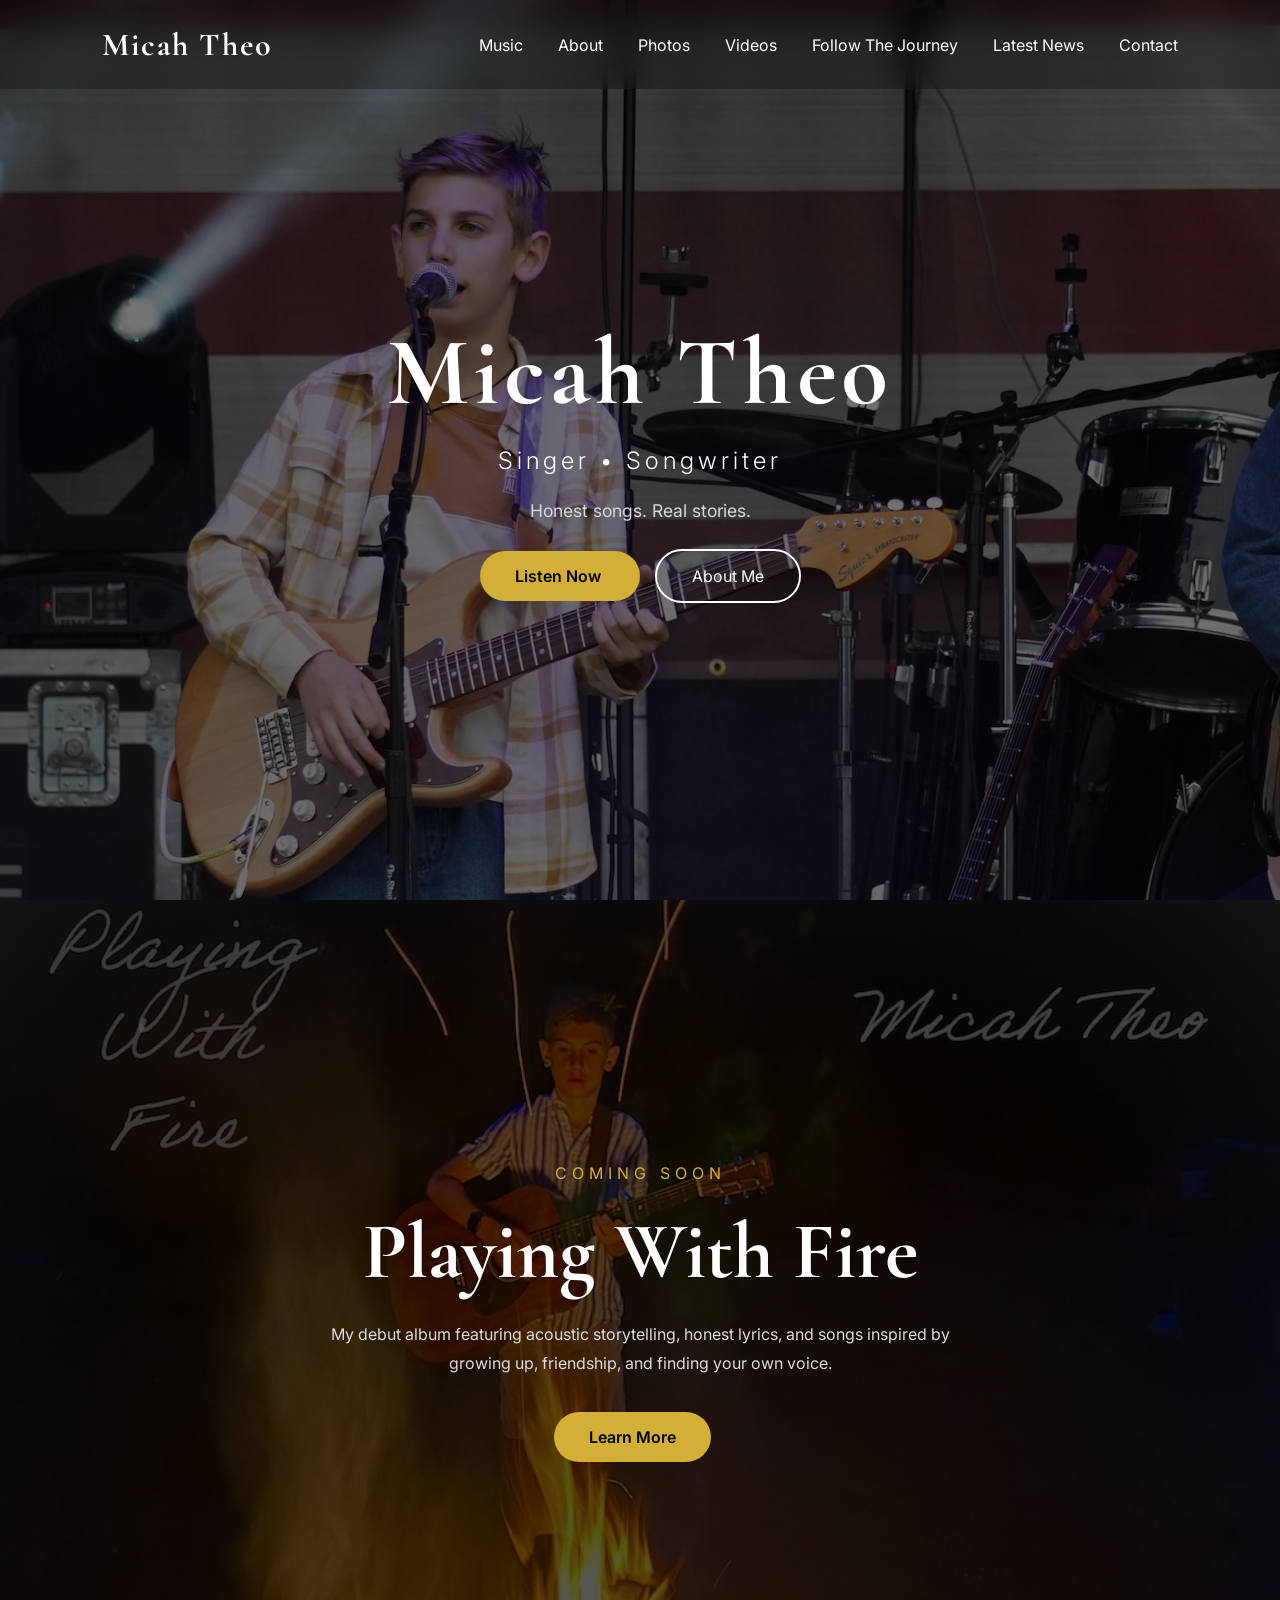
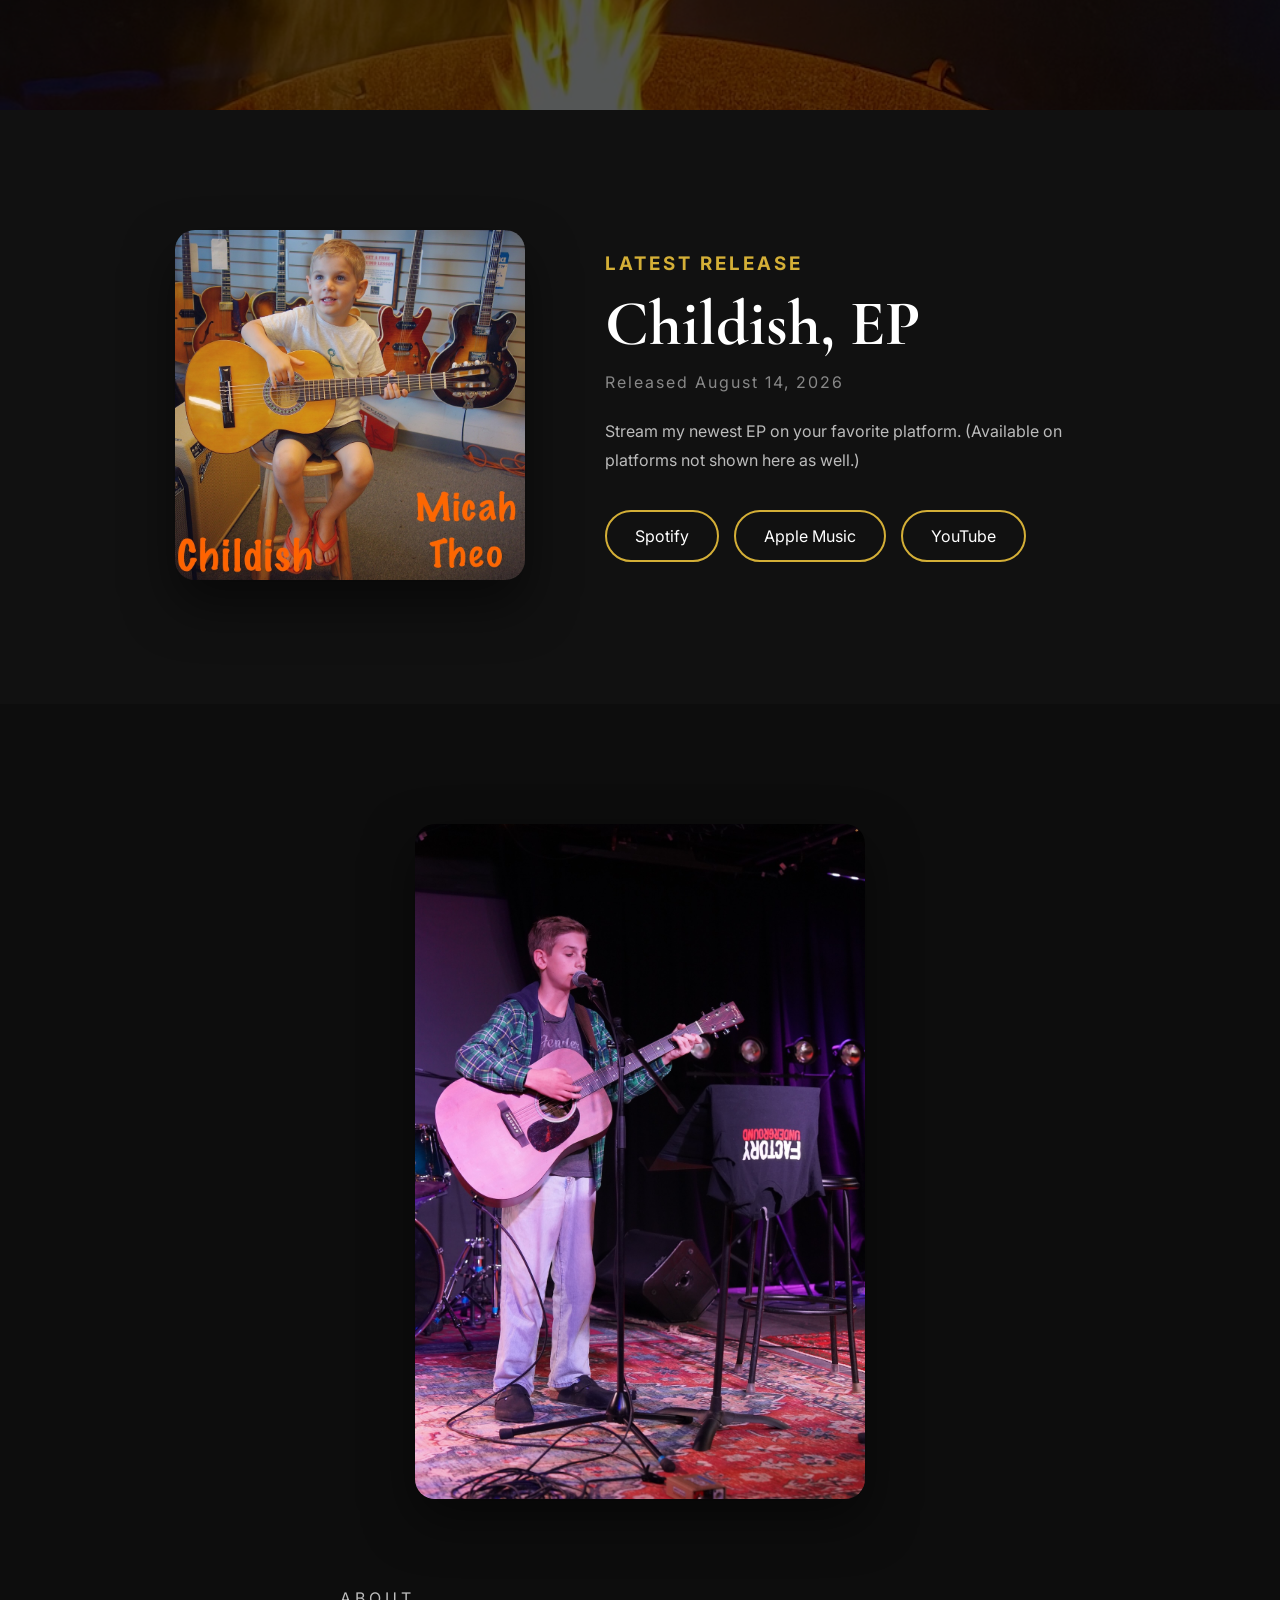
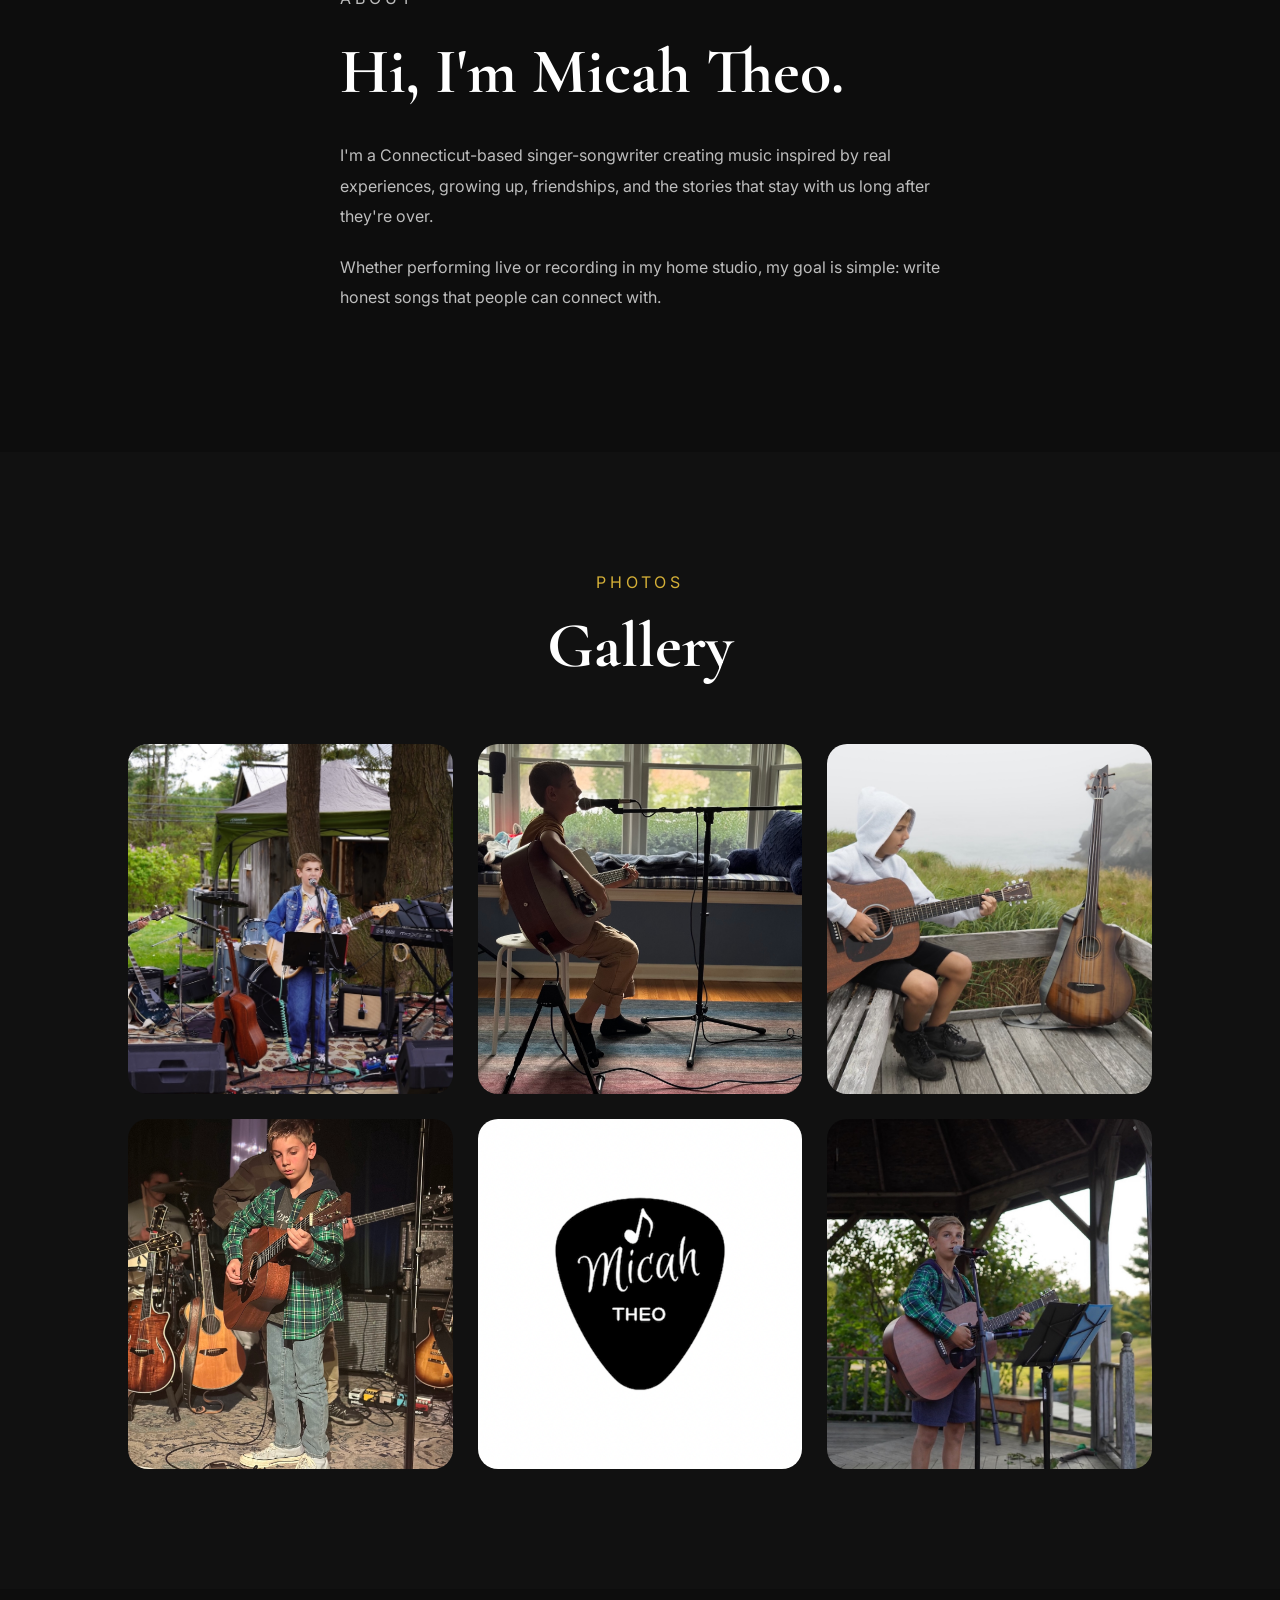
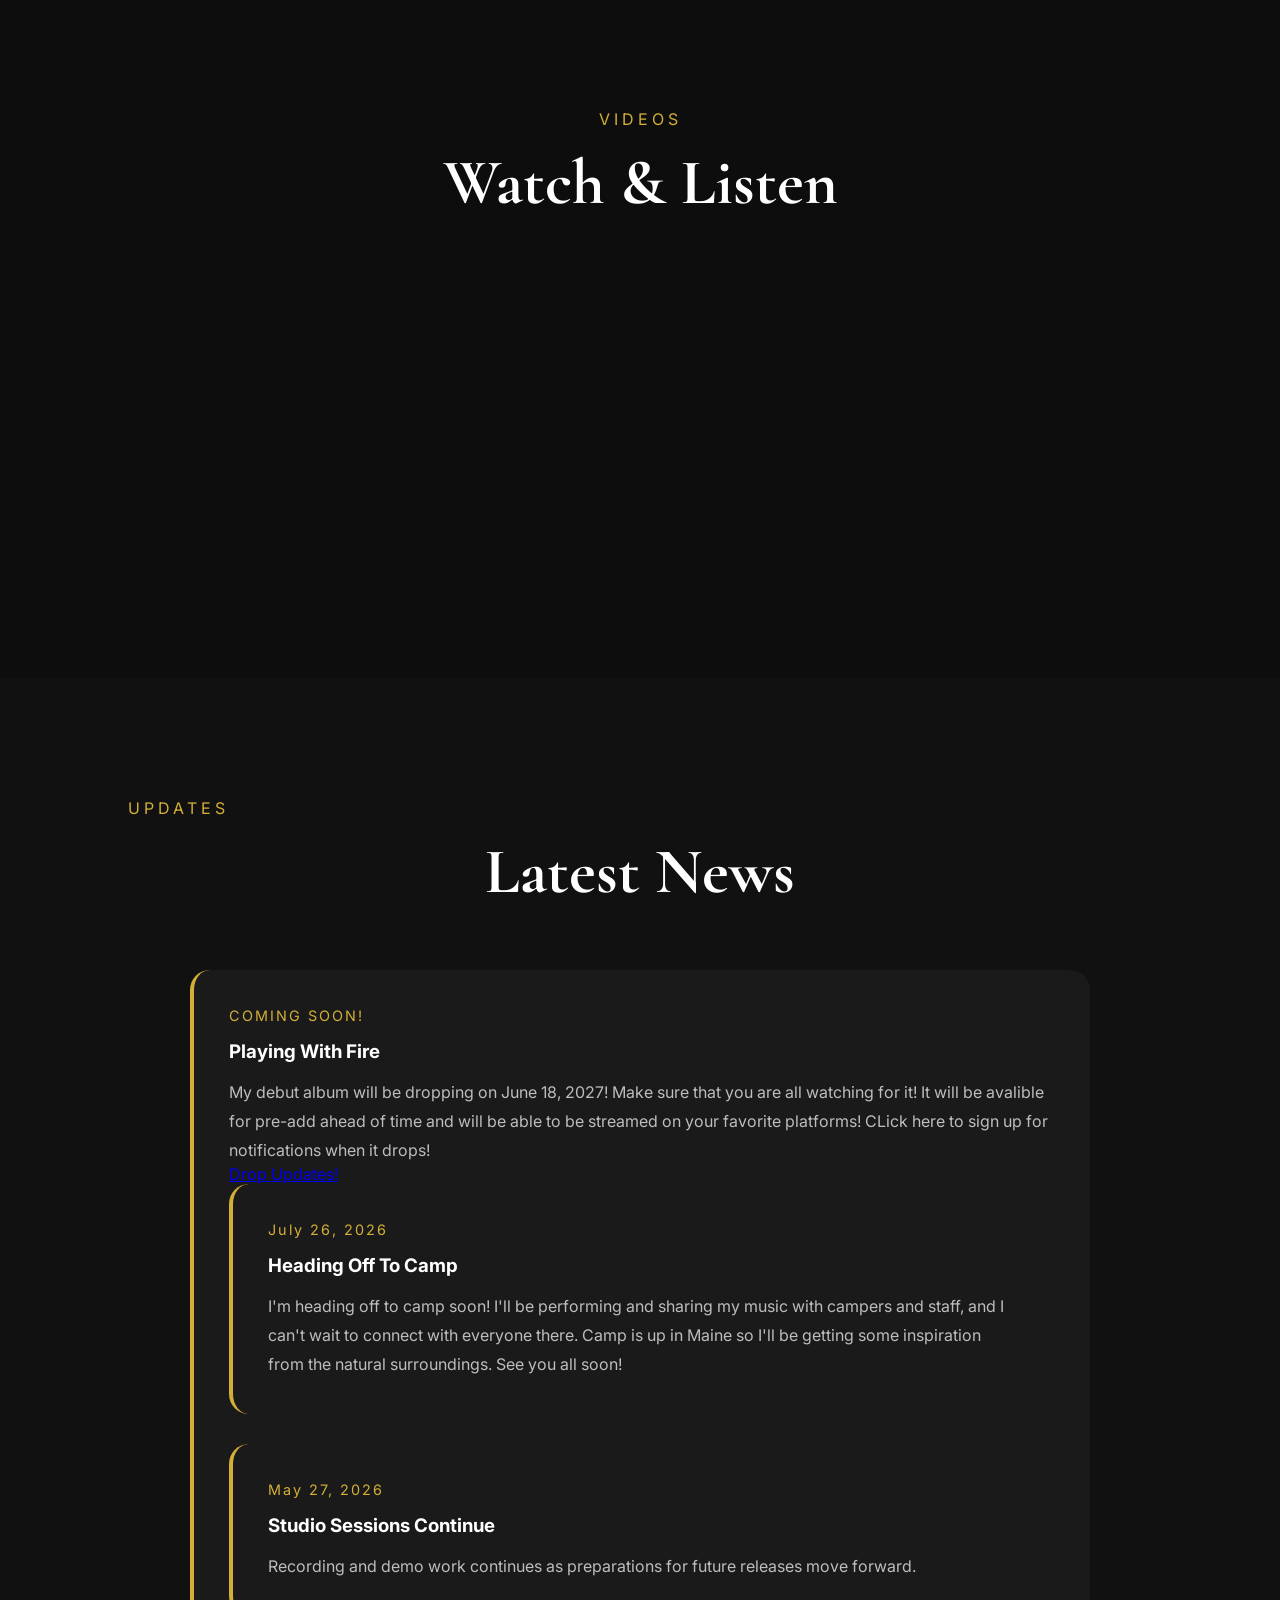
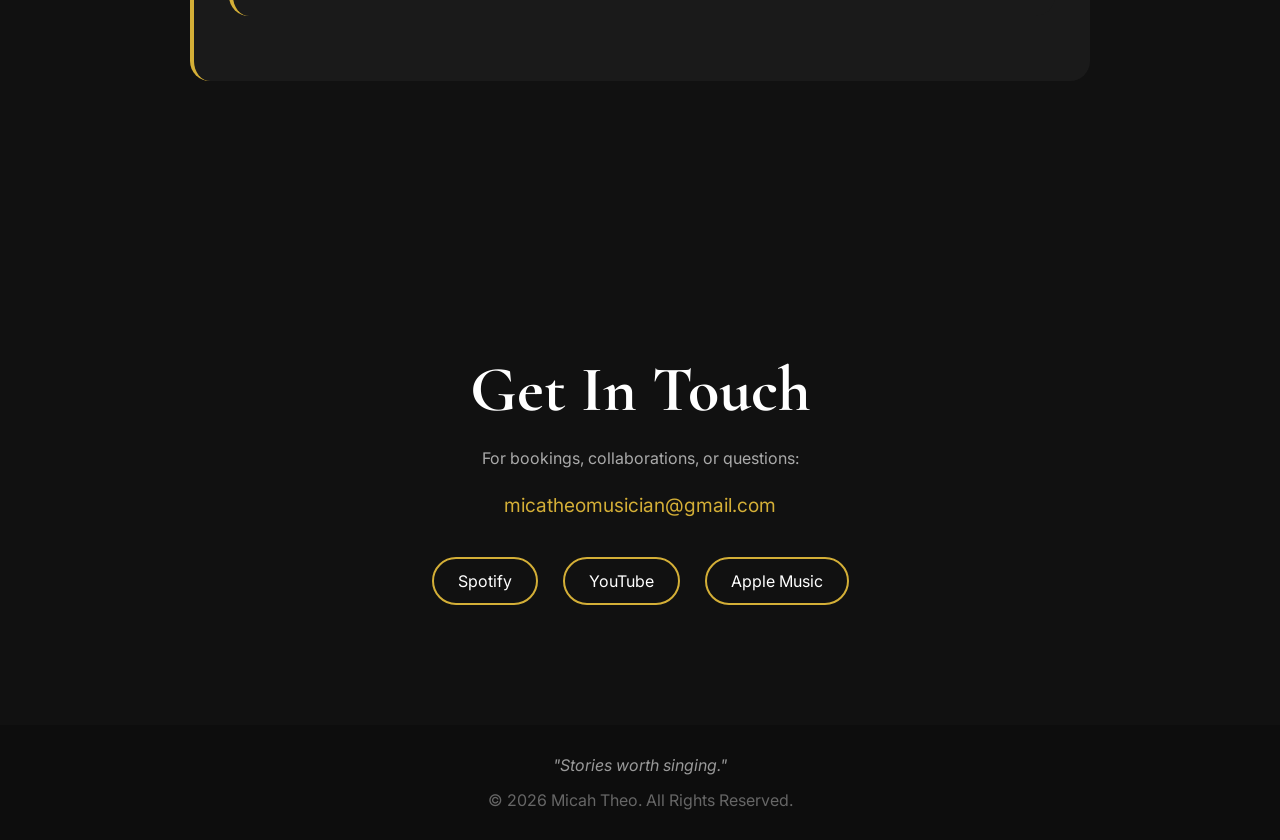
==== index.html @ 88261843 "Correct HTML structure and spelling in index.html Fix paragraph structure and correct spelling error" ====
<!DOCTYPE html>
<html lang="en">
<head>

    <link rel="icon" type="image/png" href="favicon.png">

<meta charset="UTF-8">
<meta name="viewport" content="width=device-width, initial-scale=1.0">

<title>Micah Theo</title>

<link rel="preconnect" href="https://fonts.googleapis.com">
<link rel="preconnect" href="https://fonts.gstatic.com" crossorigin>

<link href="https://fonts.googleapis.com/css2?family=Cormorant+Garamond:wght@400;600;700&family=Inter:wght@300;400;500;600&display=swap" rel="stylesheet">

<link rel="stylesheet" href="css/style.css">

</head>

<body>

<header>

<nav class="navbar">

<div class="logo">
Micah Theo
</div>

<ul>

<li><a href="#music">Music</a></li>

<li><a href="#about">About</a></li>

<li><a href="#photos">Photos</a></li>

<li><a href="#videos">Videos</a></li>

<li><a href="news.html">Follow The Journey</a></li>

<li><a href="#updates">Latest News</a></li>

<li><a href="#contact">Contact</a></li>

</ul>

</nav>

<section class="hero">

<div class="overlay"></div>

<div class="hero-content">

<h1>Micah Theo</h1>

<h2>Singer • Songwriter</h2>

<p>
Honest songs. Real stories.
</p>

<div class="buttons">

<a href="#music" class="btn">
Listen Now
</a>

<a href="#about" class="btn-outline">
About Me
</a>

</div>

</div>

</section>
<section class="featured-album">

    <div class="featured-overlay"></div>

    <div class="featured-content">

        <p class="featured-label">
            COMING SOON
        </p>

        <h2>Playing With Fire</h2>

        <p class="featured-description">
            My debut album featuring acoustic storytelling,
            honest lyrics, and songs inspired by growing up,
            friendship, and finding your own voice.
        </p>

        <a href="#updates" class="btn">
            Learn More
        </a>

    </div>

</section>

<!-- ========================= -->
<!-- Latest Release -->
<!-- ========================= -->

<section class="latest-release" id="music">

    <div class="release-container">

        <div class="album-art">

            <img src="images/childish.jpg" alt="Childish, EP Album Cover">

        </div>

        <div class="release-info">

            <h3>Latest Release</h3>

            <h2>Childish, EP</h2>

<h4>Released August 14, 2026</h4>

            <p>
                Stream my newest EP on your favorite platform.
                (Available on platforms not shown here as well.)
            </p>

            <div class="stream-buttons">

                <a href="#">Spotify</a>

                <a href="#">Apple Music</a>

                <a href="#">YouTube</a>

            </div>

        </div>

    </div>

</section>

<section class="about-section" id="about">

    <div class="about-image">
        <img src="images/about.jpg" alt="Micah Theo">
    </div>

    <div class="about-text">

        <p class="section-label">ABOUT</p>

        <h2>Hi, I'm Micah Theo.</h2>

        <p>
            I'm a Connecticut-based singer-songwriter creating music inspired by
            real experiences, growing up, friendships, and the stories that stay
            with us long after they're over.
        </p>

        <p>
            Whether performing live or recording in my home studio, my goal is
            simple: write honest songs that people can connect with.
        </p>

    </div>

</section>


<script src="js/script.js"></script>

</body>
</header>

<section class="gallery-section" id="photos">

    <p class="section-label">PHOTOS</p>

    <h2>Gallery</h2>

    <div class="gallery-grid">

        <img src="images/photo1.jpg" alt="Micah Theo Live">

        <img src="images/photo2.jpg" alt="Micah Theo Studio">

        <img src="images/photo3.jpg" alt="Micah Theo Guitar">

        <img src="images/photo4.jpg" alt="Micah Theo Performance">

        <img src="images/photo5.jpg" alt="Micah Theo Music">

        <img src="images/photo6.jpg" alt="Micah Theo Artist">

    </div>

</section>

<section class="video-section" id="videos">

    <p class="section-label">VIDEOS</p>

    <h2>Watch & Listen</h2>

    <div class="video-grid">

        <iframe
            src="https://www.youtube.com/embed/VIDEO_ID_1"
            allowfullscreen>
        </iframe>

        <iframe
            src="https://www.youtube.com/embed/VIDEO_ID_2"
            allowfullscreen>
        </iframe>

    </div>

</section>

<section class="updates-section" id="updates">

    <p class="section-label">UPDATES</p>

    <h2>Latest News</h2>

    <div class="update-card">

        <span class="update-date">COMING SOON!</span>

        <h3>Playing With Fire</h3>

        <p>
         My debut album will be dropping on June 18, 2027! Make sure that you are all watching for it! It will be avalible
            for pre-add ahead of time and will be able to be streamed on your favorite platforms!
            CLick here to sign up for notifications when it drops!
        
        <div class="link">

        <a href="index.html">Drop Updates!</a>

    </div>
        
        </p>

    <div class="update-card">

        <span class="update-date">July 26, 2026</span>

        <h3>Heading Off To Camp</h3>

        <p>
             I'm heading off to camp soon! I'll be performing and sharing my music with campers and staff, and I can't wait to connect with everyone there.
           Camp is up in Maine so I'll be getting some inspiration from the natural surroundings. See you all soon!
        </p>

    </div>

    <div class="update-card">

        <span class="update-date">May 27, 2026</span>

        <h3>Studio Sessions Continue</h3>

        <p>
            Recording and demo work continues as preparations for future
            releases move forward.
        </p>

    </div>

</section>

<section class="contact-section" id="contact">

    <h2>Get In Touch</h2>

    <p>
        For bookings, collaborations, or questions:
    </p>

    <a href="mailto:micatheomusician@gmail.com" class="email-link">
        micatheomusician@gmail.com
    </a>

    <div class="social-links">

        <a href="#">Spotify</a>
        <a href="#">YouTube</a>
        <a href="#">Apple Music</a>

    </div>

</section>

<footer>

    <p class="footer-quote">
    "Stories worth singing."
</p>

    <p>
        © 2026 Micah Theo. All Rights Reserved.
    </p>

</footer>

<script src="js/script.js"></script>
</body>
</html>
---- css/style.css ----
/* ---------- RESET ---------- */

*{
    margin:0;
    padding:0;
    box-sizing:border-box;
}

html{
    scroll-behavior:smooth;
}

body{

    background:#0d0d0d;
    color:white;

    font-family:'Inter',sans-serif;

}


/* ---------- NAVBAR ---------- */

.navbar{

    position:fixed;

    top:0;
    left:0;

    width:100%;

    display:flex;

    justify-content:space-between;

    align-items:center;

    padding:25px 8%;

    z-index:999;

    backdrop-filter:blur(15px);

    background:rgba(0,0,0,.25);

}

.logo{

    font-family:'Cormorant Garamond',serif;

    font-size:2rem;

    font-weight:700;

    letter-spacing:2px;

}

.navbar ul{

    display:flex;

    gap:35px;

    list-style:none;

}

.navbar a{

    color:white;

    text-decoration:none;

    transition:.3s;

}

.navbar a:hover{

    color:#D4AF37;

}


/* ---------- HERO ---------- */

.hero{

    position:relative;

    height:100vh;

    background:url("../images/hero.jpg") center 22%/cover;

    display:flex;

    justify-content:center;

    align-items:center;

}

.overlay{

    position:absolute;

    inset:0;

    background:rgba(0,0,0,.55);

}

.hero-content{

    position:relative;

    text-align:center;

    z-index:5;

}

.hero h1{

    font-family:'Cormorant Garamond',serif;

    font-size:6rem;

    letter-spacing:5px;

}

.hero h2{

    margin-top:15px;

    font-weight:300;

    font-size:1.5rem;

    letter-spacing:4px;

}

.hero p{

    margin-top:25px;

    font-size:1.1rem;

    color:#d7d7d7;

}

.buttons{

    margin-top:45px;

}

.btn{

    background:#D4AF37;

    color:black;

    padding:15px 35px;

    border-radius:40px;

    text-decoration:none;

    font-weight:600;

    margin-right:15px;

    transition:.3s;

}

.btn:hover{
    transform:translateY(-4px);
    box-shadow:0 10px 25px rgba(212,175,55,.35);
}


.btn-outline{

    border:2px solid white;

    color:white;

    padding:15px 35px;

    border-radius:40px;

    text-decoration:none;

    transition:.3s;

}

.btn-outline:hover{

    background:white;

    color:black;

}


/* ---------- MOBILE ---------- */

@media(max-width:900px){

.hero h1{

font-size:3.5rem;

}

.navbar{

flex-direction:column;

padding:20px;

}

.navbar ul{

margin-top:15px;

gap:18px;

flex-wrap:wrap;

justify-content:center;

}

}
/* ========================= */
/* Latest Release */
/* ========================= */

.latest-release{

    background:#111;

    padding:120px 10%;

}

.release-container{

    display:flex;

    align-items:center;

    justify-content:center;

    gap:80px;

    flex-wrap:wrap;

}

.album-art img{

    width:350px;

    border-radius:20px;

    box-shadow:0 25px 50px rgba(0,0,0,.5);

    transition:.4s;

}

.album-art img:hover{

    transform:scale(1.03);

}

.release-info{

    max-width:500px;

}

.release-info h3{

    color:#D4AF37;

    text-transform:uppercase;

    letter-spacing:3px;

    margin-bottom:10px;

}

.release-info h2{

    font-size:4rem;

    margin-bottom:20px;

    font-family:'Cormorant Garamond',serif;

}

.release-info p{

    color:#bbb;

    line-height:1.8;

    margin-bottom:35px;

}

.stream-buttons{

    display:flex;

    gap:15px;

    flex-wrap:wrap;

}

.stream-buttons a{

    padding:14px 28px;

    border:2px solid #D4AF37;

    color:white;

    text-decoration:none;

    border-radius:40px;

    transition:.3s;

}

.stream-buttons a:hover{

    background:#D4AF37;

    color:black;

}
.release-info h4{

    margin-top:-10px;

    margin-bottom:25px;

    font-weight:400;

    color:#888;

    letter-spacing:2px;

}
/* ===========================
   Featured Album
=========================== */

.featured-album{

    position:relative;

    min-height:90vh;

    background:url("../images/fire.jpg") center top/cover;

    display:flex;

    justify-content:center;

    align-items:center;

    text-align:center;

}

.featured-overlay{

    position:absolute;

    inset:0;

    background:rgba(0,0,0,.65);

}

.featured-content{

    position:relative;

    z-index:5;

    max-width:700px;

    padding:40px;

}

.featured-label{

    color:#D4AF37;

    letter-spacing:5px;

    margin-bottom:20px;

}

.featured-content h2{

    font-family:'Cormorant Garamond',serif;

    font-size:5rem;

    margin-bottom:20px;

}

.featured-description{

    color:#ddd;

    line-height:1.8;

    margin-bottom:50px;

}

#countdown{

    display:flex;

    justify-content:center;

    gap:50px;

    margin-bottom:50px;

}

#countdown span{

    font-size:3rem;

    font-weight:bold;

    display:block;

}

#countdown small{

    color:#aaa;

}
/* ===========================
   About Section
=========================== */

.about-section{

    padding:120px 10%;

    display:flex;

    align-items:center;

    justify-content:center;

    gap:80px;

    flex-wrap:wrap;

    background:#0d0d0d;

}

.about-image img{

    width:450px;

    border-radius:20px;

    box-shadow:0 20px 50px rgba(0,0,0,.5);

}

.about-text{

    max-width:600px;

}

.section-label{

    color:#D4AF37;

    letter-spacing:4px;

    margin-bottom:15px;

}

.about-text h2{

    font-family:'Cormorant Garamond',serif;

    font-size:4rem;

    margin-bottom:30px;

}

.about-text p{

    color:#bdbdbd;

    line-height:1.9;

    margin-bottom:20px;

}
/* ===========================
   Contact Section
=========================== */

.contact-section{

    text-align:center;

    padding:120px 10%;

    background:#111;

}

.contact-section h2{

    font-family:'Cormorant Garamond',serif;

    font-size:4rem;

    margin-bottom:20px;

}

.contact-section p{

    color:#aaa;

    margin-bottom:25px;

}

.email-link{

    color:#D4AF37;

    text-decoration:none;

    font-size:1.2rem;

}

.social-links{

    margin-top:40px;

    display:flex;

    justify-content:center;

    gap:25px;

    flex-wrap:wrap;

}

.social-links a{

    color:white;

    text-decoration:none;

    border:2px solid #D4AF37;

    padding:12px 24px;

    border-radius:30px;

    transition:.3s;

}

.social-links a:hover{

    background:#D4AF37;

    color:black;

}

footer{

    text-align:center;

    padding:30px;

    background:#0d0d0d;

    color:#666;

}
.fade-in{
    opacity:0;
    transform:translateY(50px);
    transition:all 1s ease;
}

.fade-in.show{
    opacity:1;
    transform:translateY(0);
}
/* ===========================
   Gallery
=========================== */

.gallery-section{

    padding:120px 10%;

    text-align:center;

    background:#111;

}

.gallery-section h2{

    font-family:'Cormorant Garamond',serif;

    font-size:4rem;

    margin-bottom:60px;

}

.gallery-grid{

    display:grid;

    grid-template-columns:repeat(auto-fit,minmax(280px,1fr));

    gap:25px;

}

.gallery-grid img{

    width:100%;

    height:350px;

    object-fit:cover;

    border-radius:20px;

    transition:.4s;

}

.gallery-grid img:hover{

    transform:scale(1.03);

}
/* ===========================
   Videos
=========================== */

.video-section{

    padding:120px 10%;

    text-align:center;

    background:#0d0d0d;

}

.video-section h2{

    font-family:'Cormorant Garamond',serif;

    font-size:4rem;

    margin-bottom:60px;

}

.video-grid{

    display:grid;

    grid-template-columns:repeat(auto-fit,minmax(450px,1fr));

    gap:40px;

}

.video-grid iframe{

    width:100%;

    aspect-ratio:16/9;

    border:none;

    border-radius:20px;

}
.navbar a.active{
    color:#D4AF37;
}
.stream-buttons a:hover,
.social-links a:hover{
    transform:translateY(-3px);
}
.footer-quote{
    color:#999;
    font-style:italic;
    margin-bottom:15px;
}
/* ===========================
   Updates
=========================== */

.updates-section{

    padding:120px 10%;
    background:#111;

}

.updates-section h2{

    text-align:center;
    font-family:'Cormorant Garamond',serif;
    font-size:4rem;
    margin-bottom:60px;

}

.update-card{

    max-width:900px;
    margin:0 auto 30px auto;
    padding:35px;
    background:#1a1a1a;
    border-radius:20px;
    border-left:4px solid #D4AF37;

}

.update-date{

    color:#D4AF37;
    letter-spacing:2px;
    font-size:.9rem;

}

.update-card h3{

    margin:15px 0;

}

.update-card p{

    color:#bdbdbd;
    line-height:1.8;

}
/* ===========================
   News Page
=========================== */

.news-page{

    min-height:100vh;

    padding:140px 10% 100px;

    text-align:center;

    background:#0d0d0d;

}

.news-page h1{

    font-family:'Cormorant Garamond', serif;

    font-size:5rem;

    margin-bottom:20px;

}

.news-description{

    max-width:700px;

    margin:0 auto 60px auto;

    color:#bdbdbd;

    line-height:1.8;

}
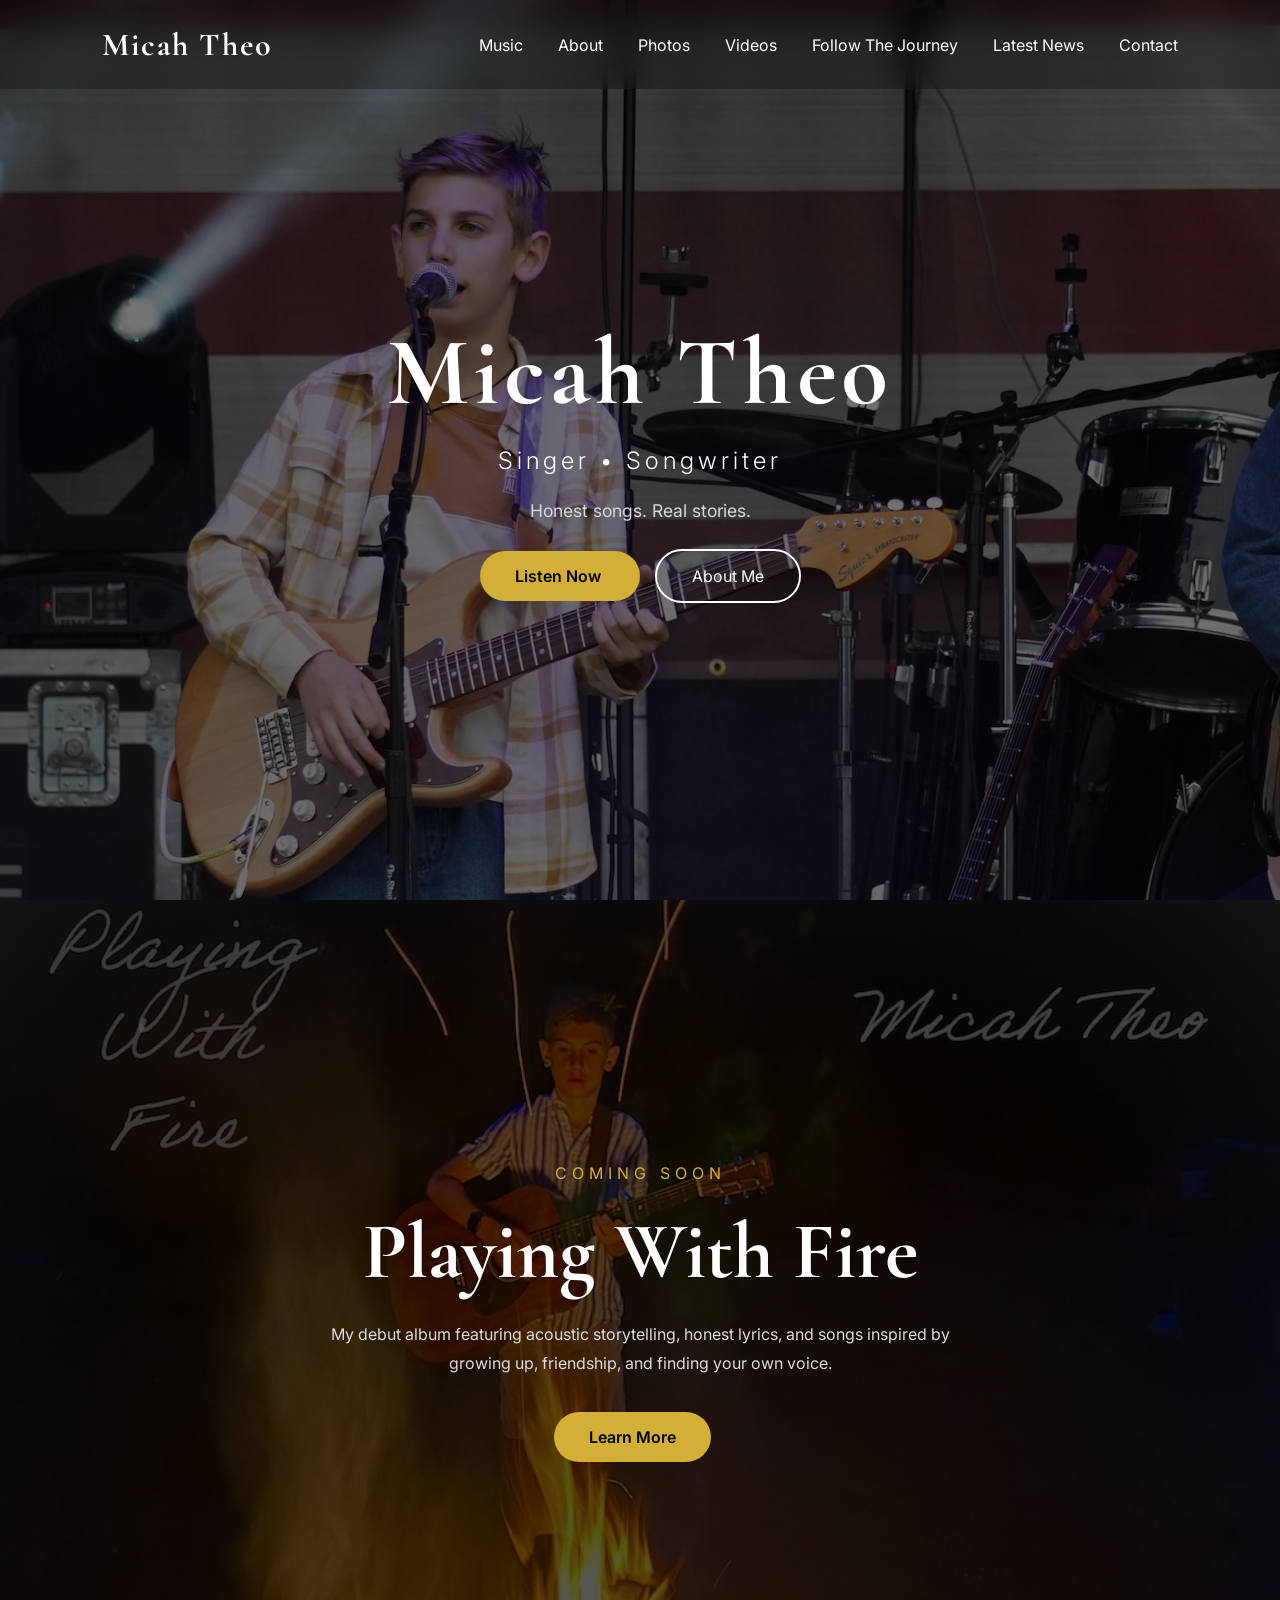
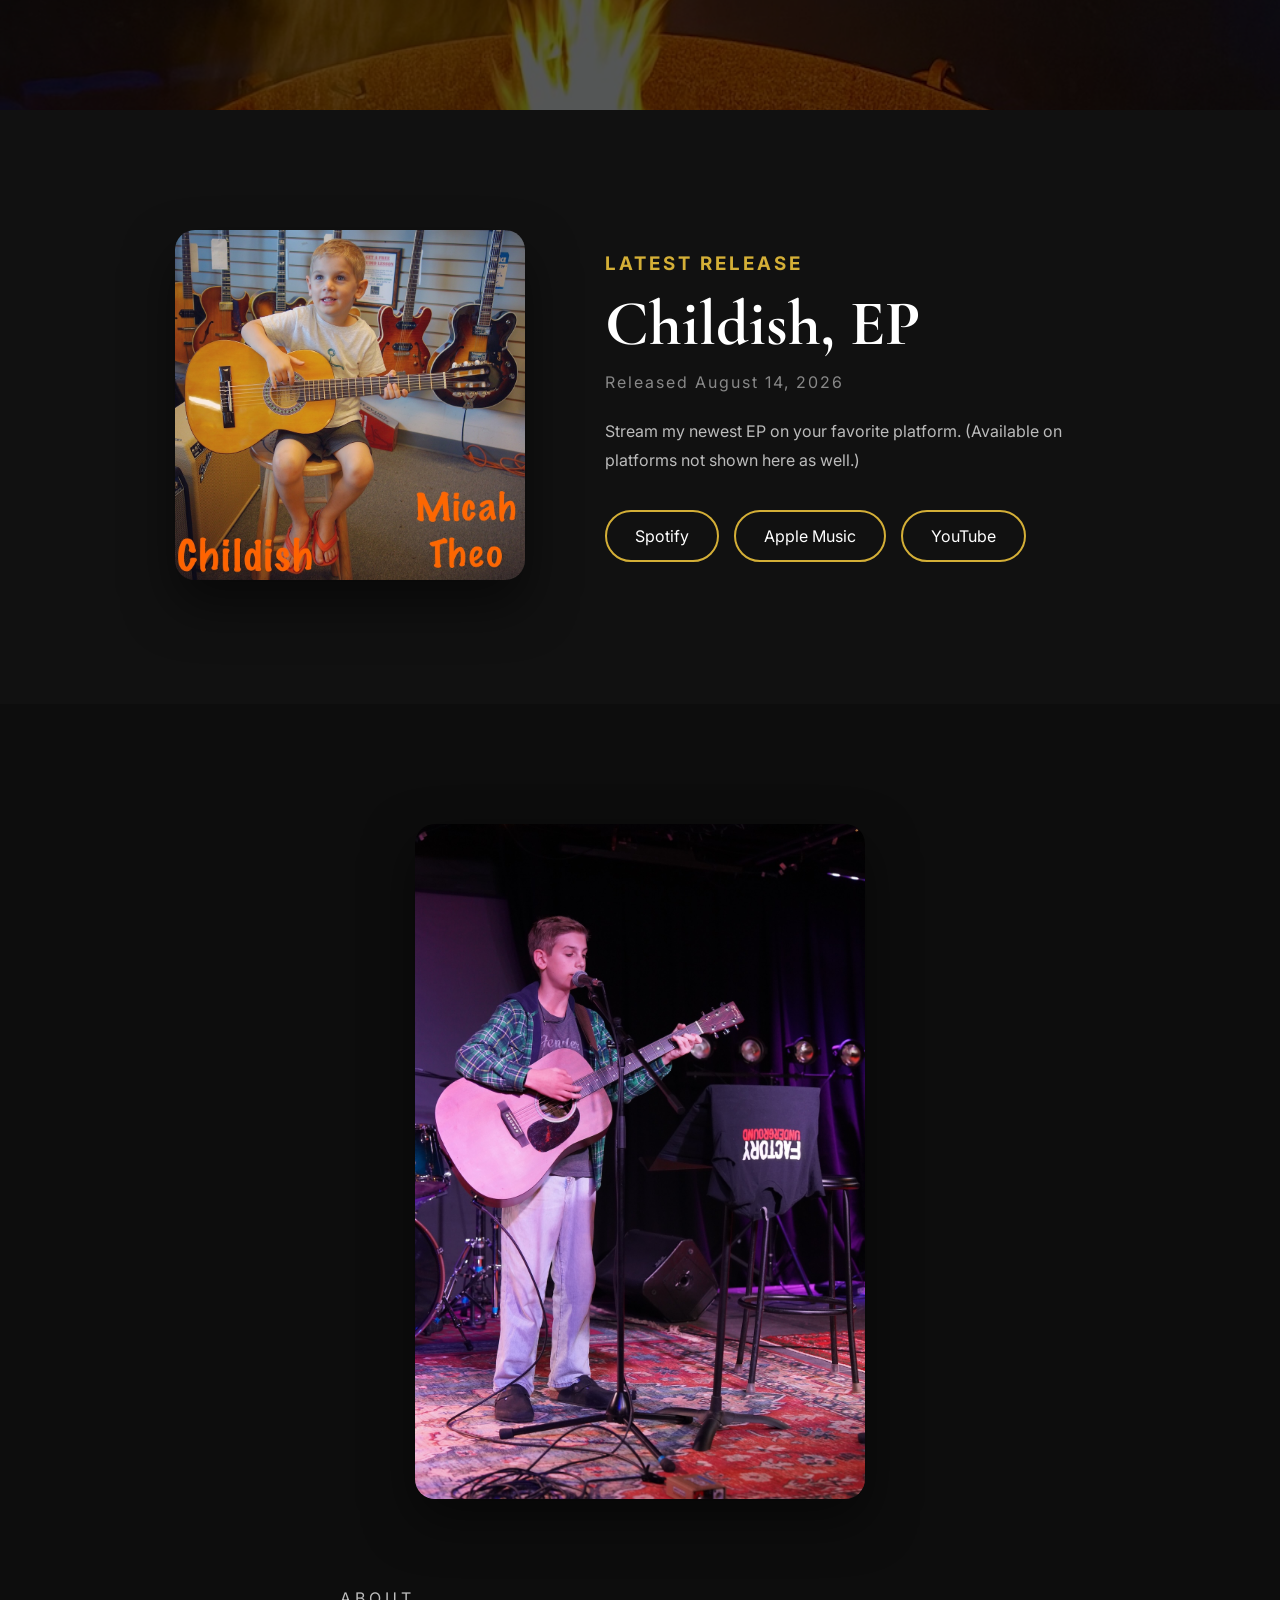
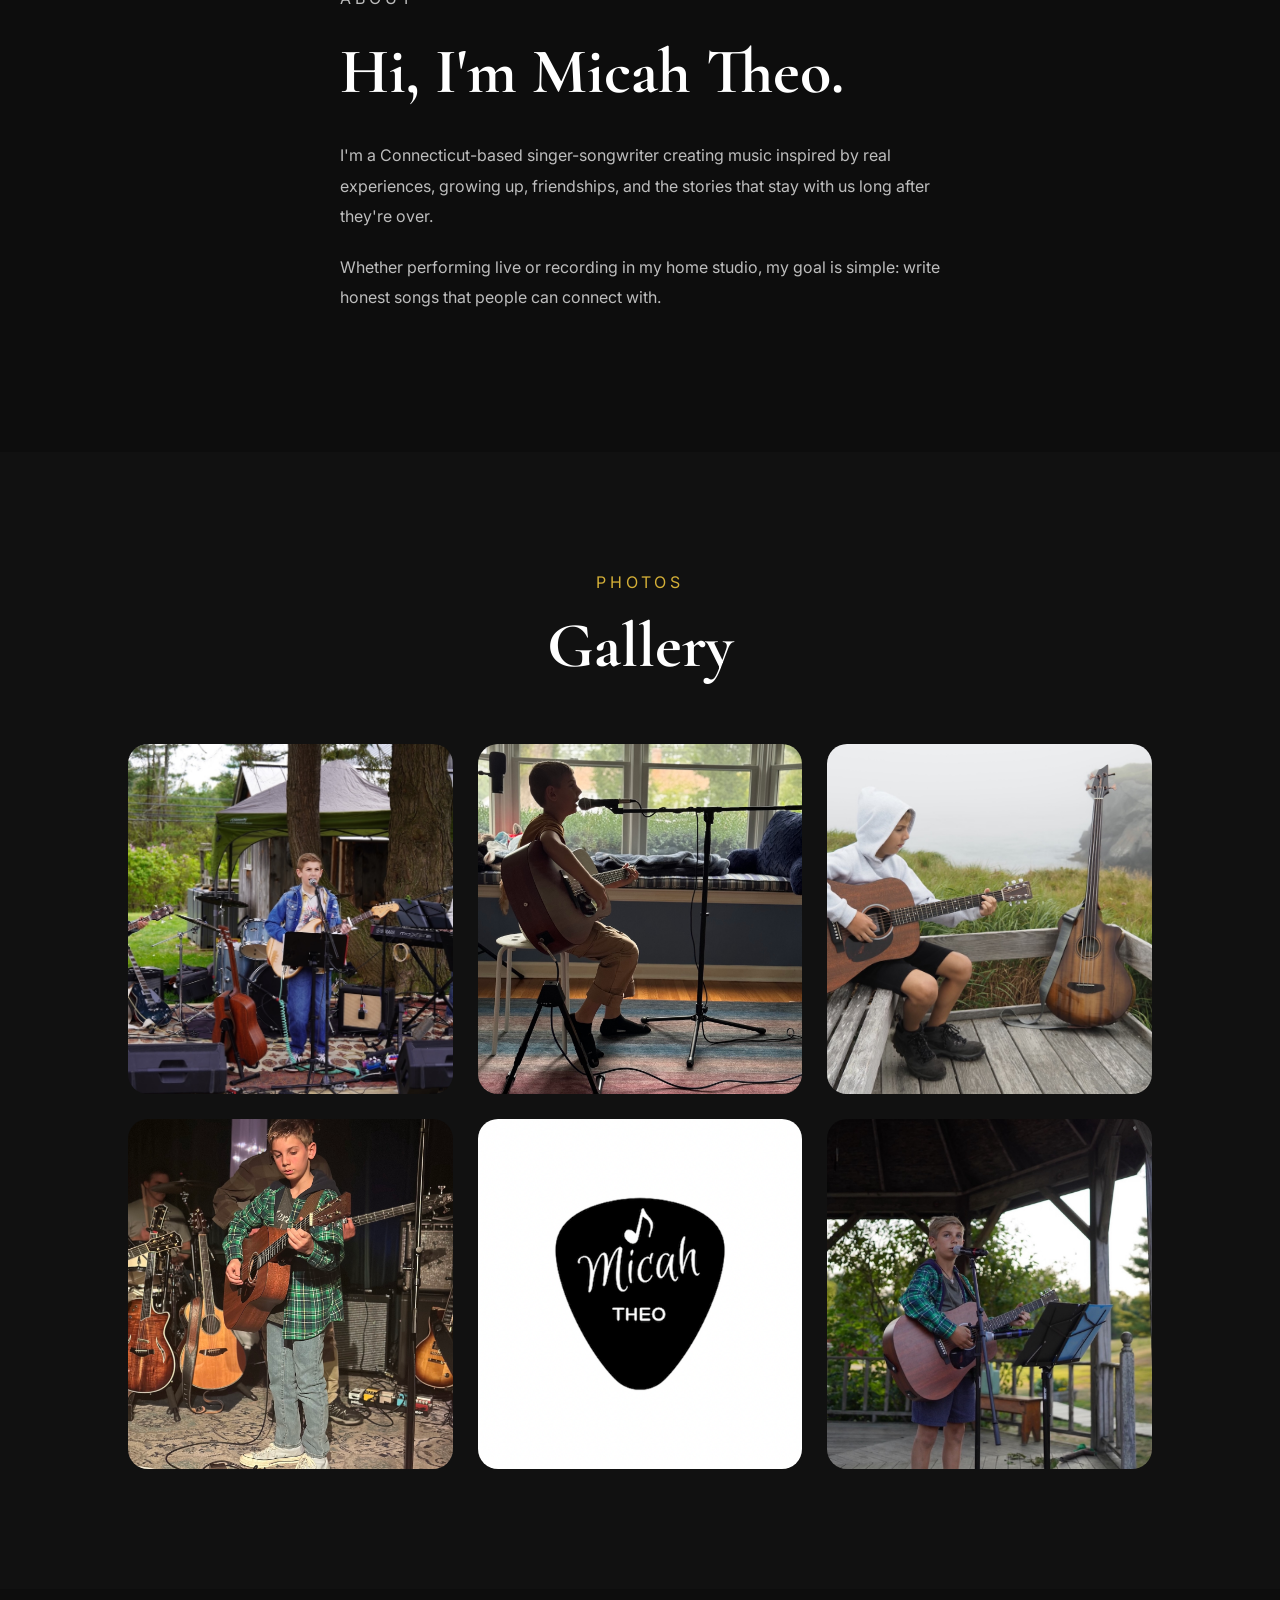
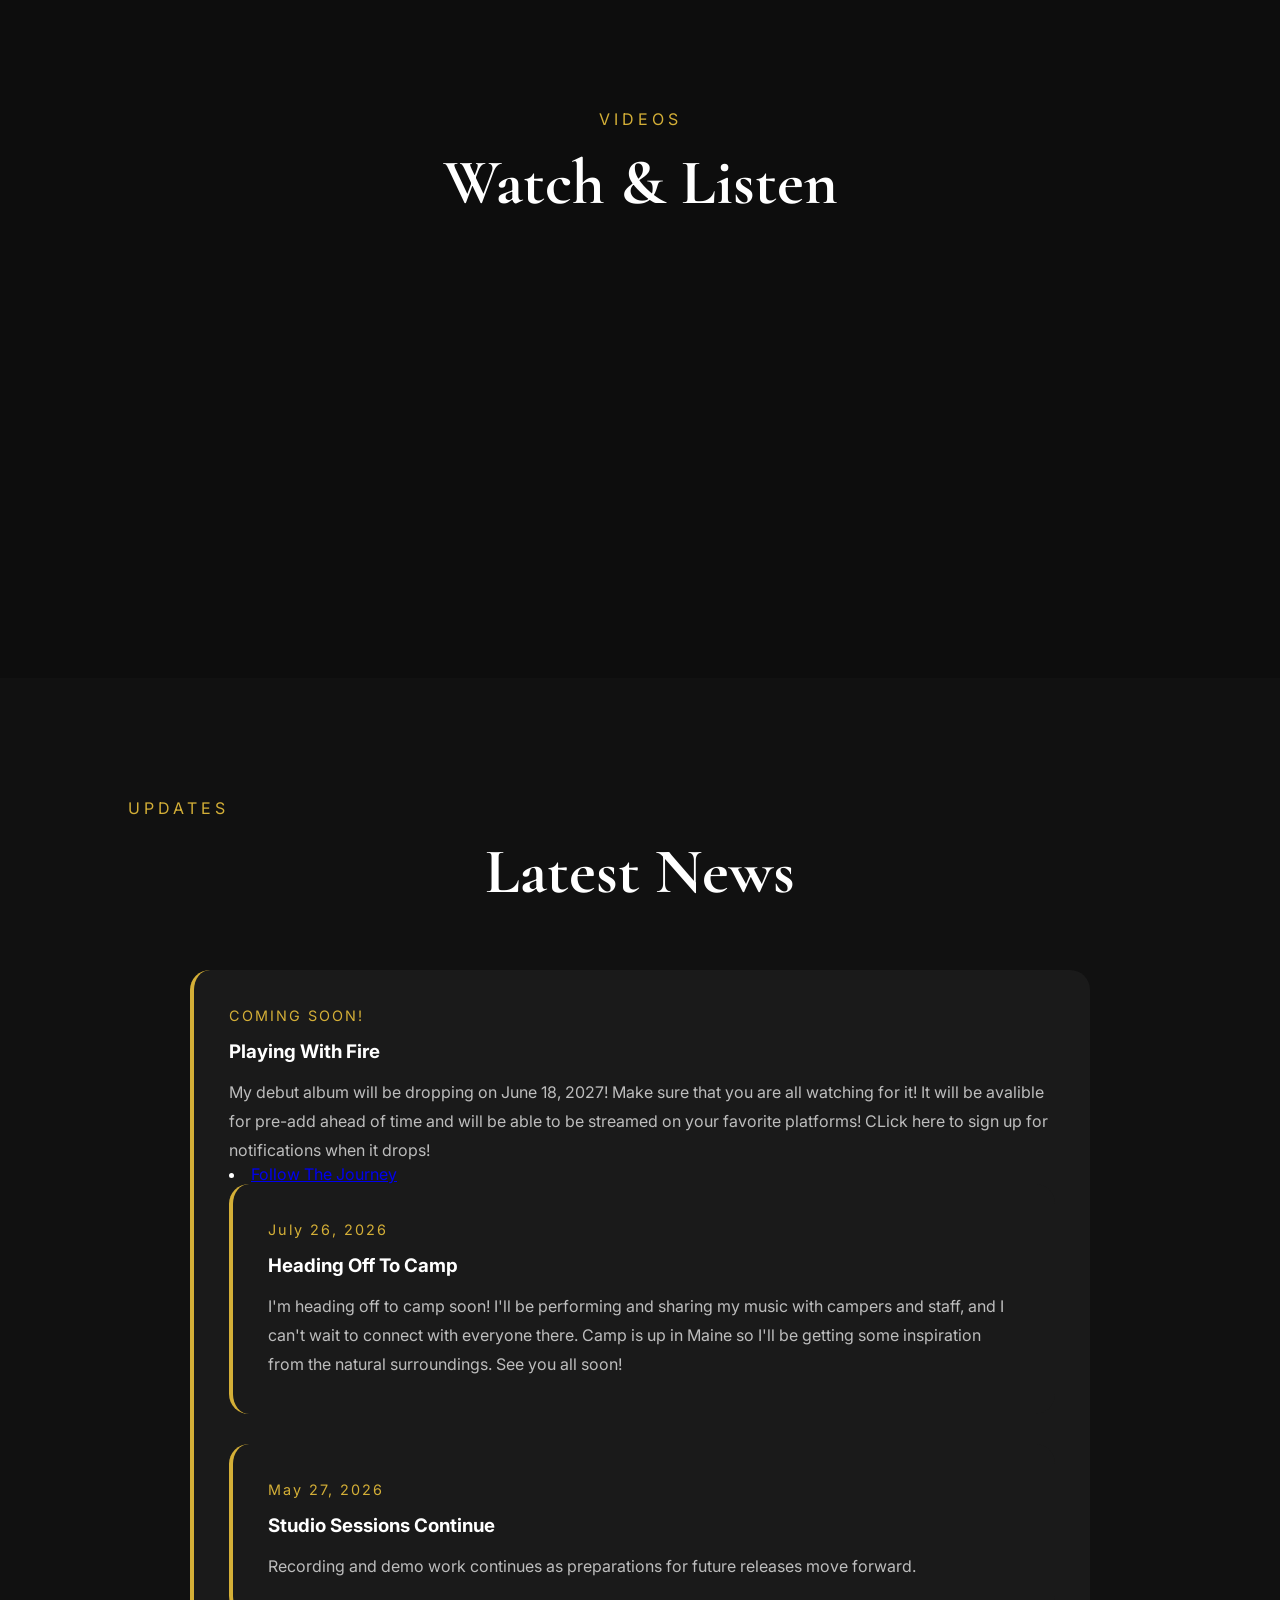
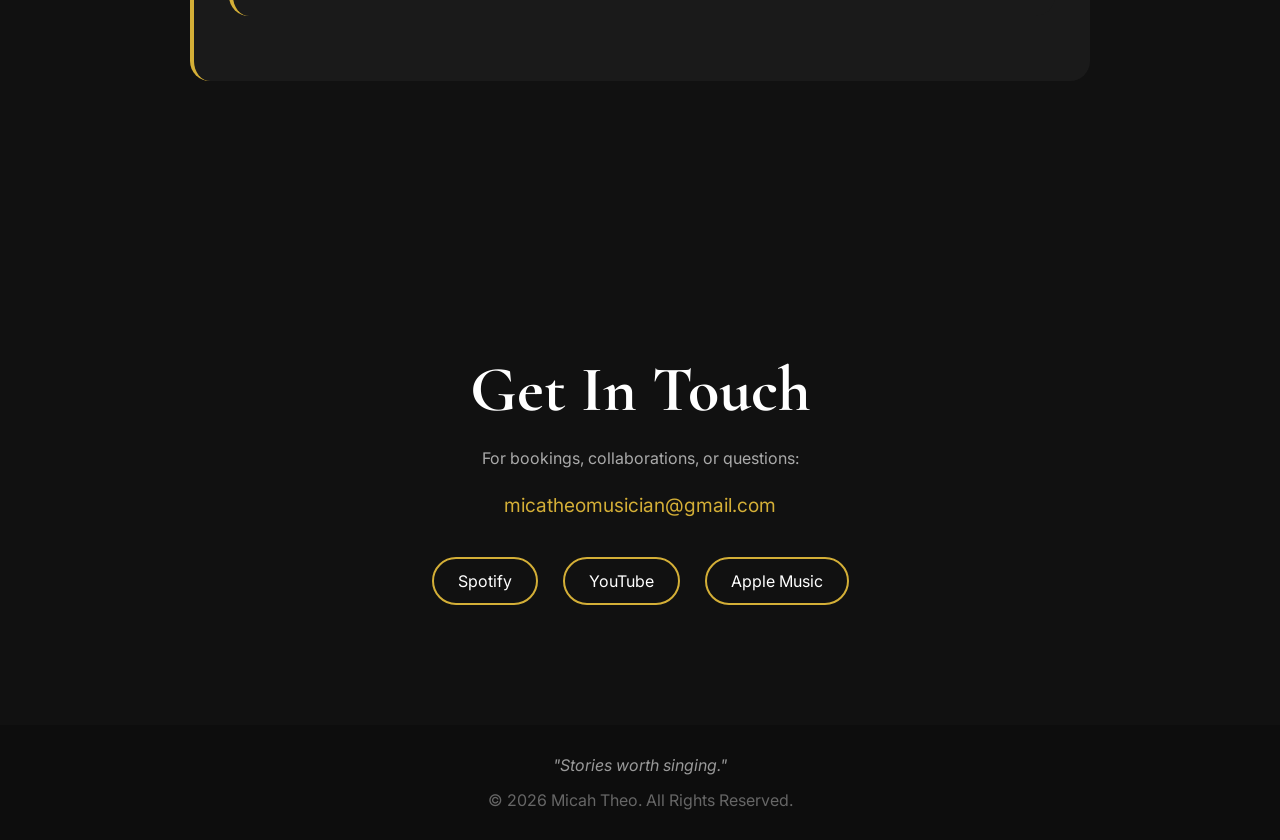
==== commit 08dce01c: "Update album announcement section in index.html Removed outdated link section and added a new list i" ====
--- a/index.html
+++ b/index.html
@@ -241,13 +241,7 @@
          My debut album will be dropping on June 18, 2027! Make sure that you are all watching for it! It will be avalible
             for pre-add ahead of time and will be able to be streamed on your favorite platforms!
             CLick here to sign up for notifications when it drops!
-        
-        <div class="link">
-
-        <a href="index.html">Drop Updates!</a>
-
-    </div>
-        
+        <li><a href="news.html">Follow The Journey</a></li>
         </p>
 
     <div class="update-card">
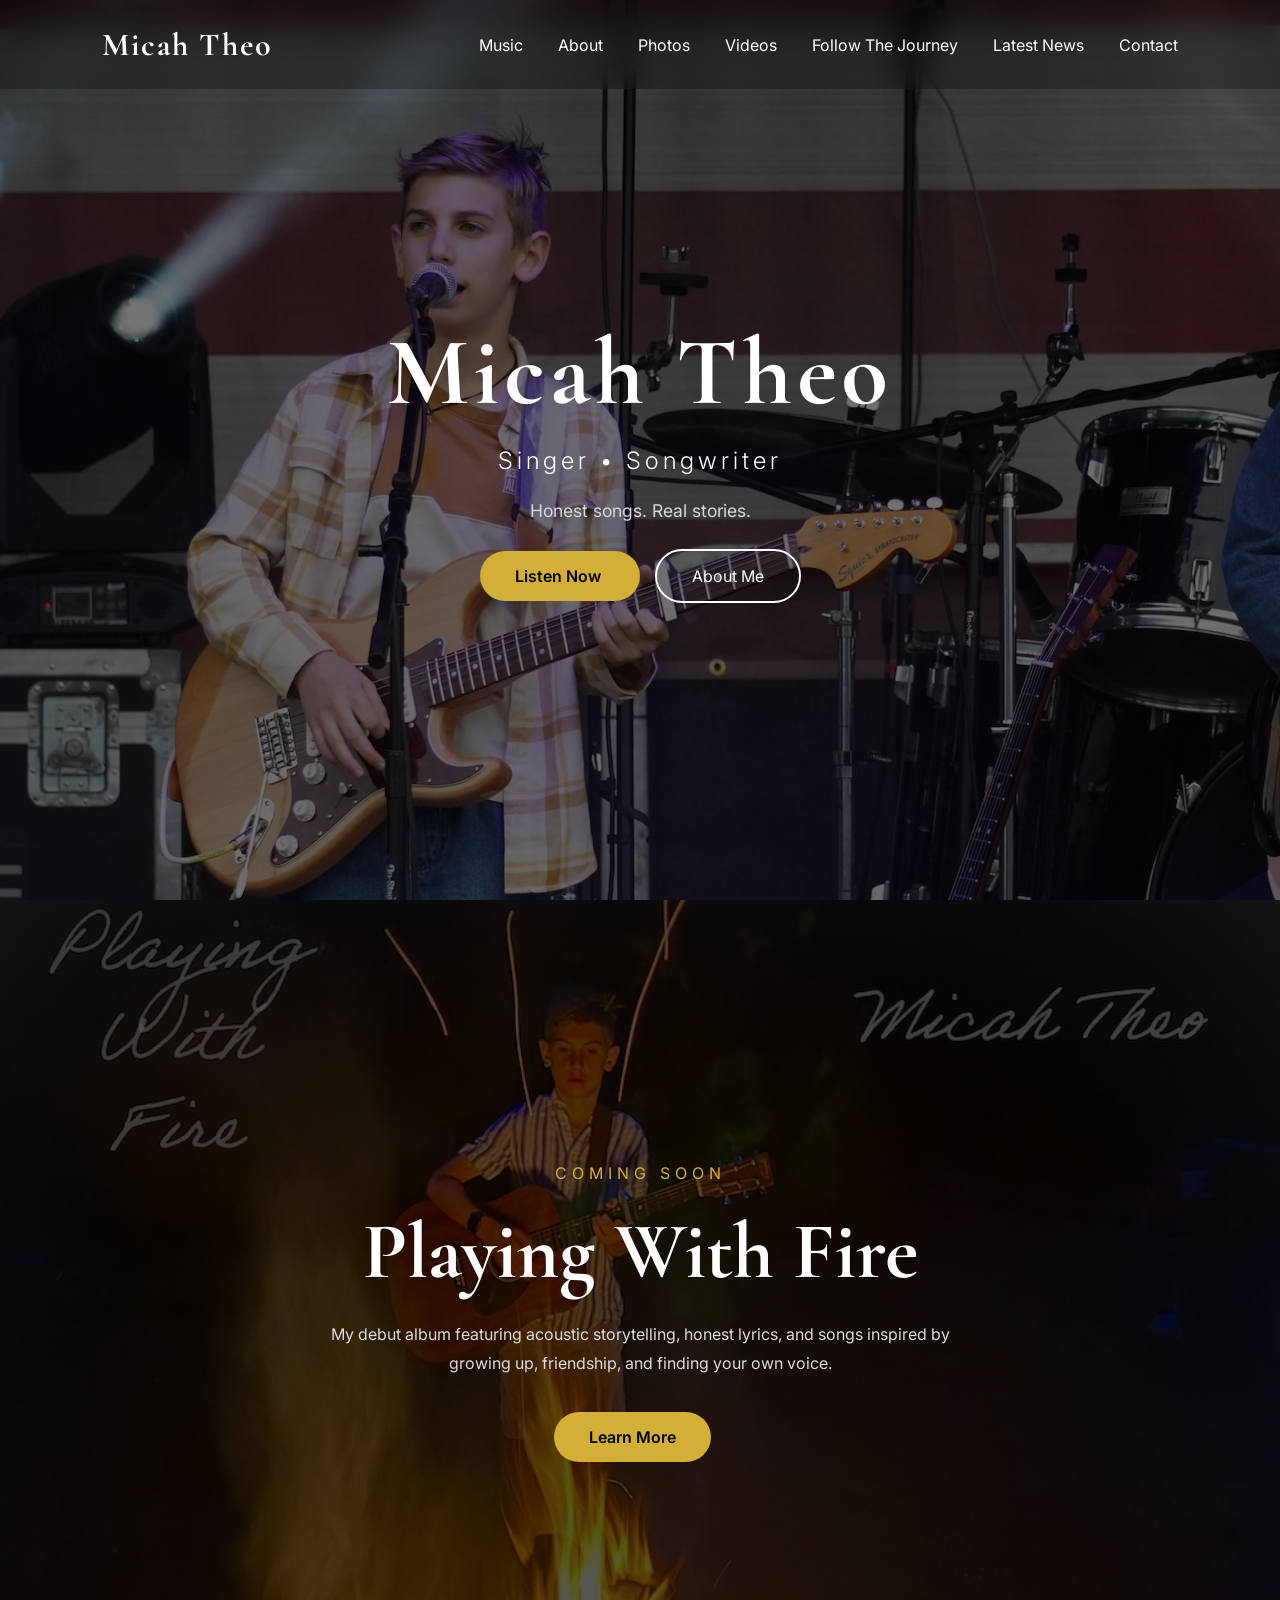
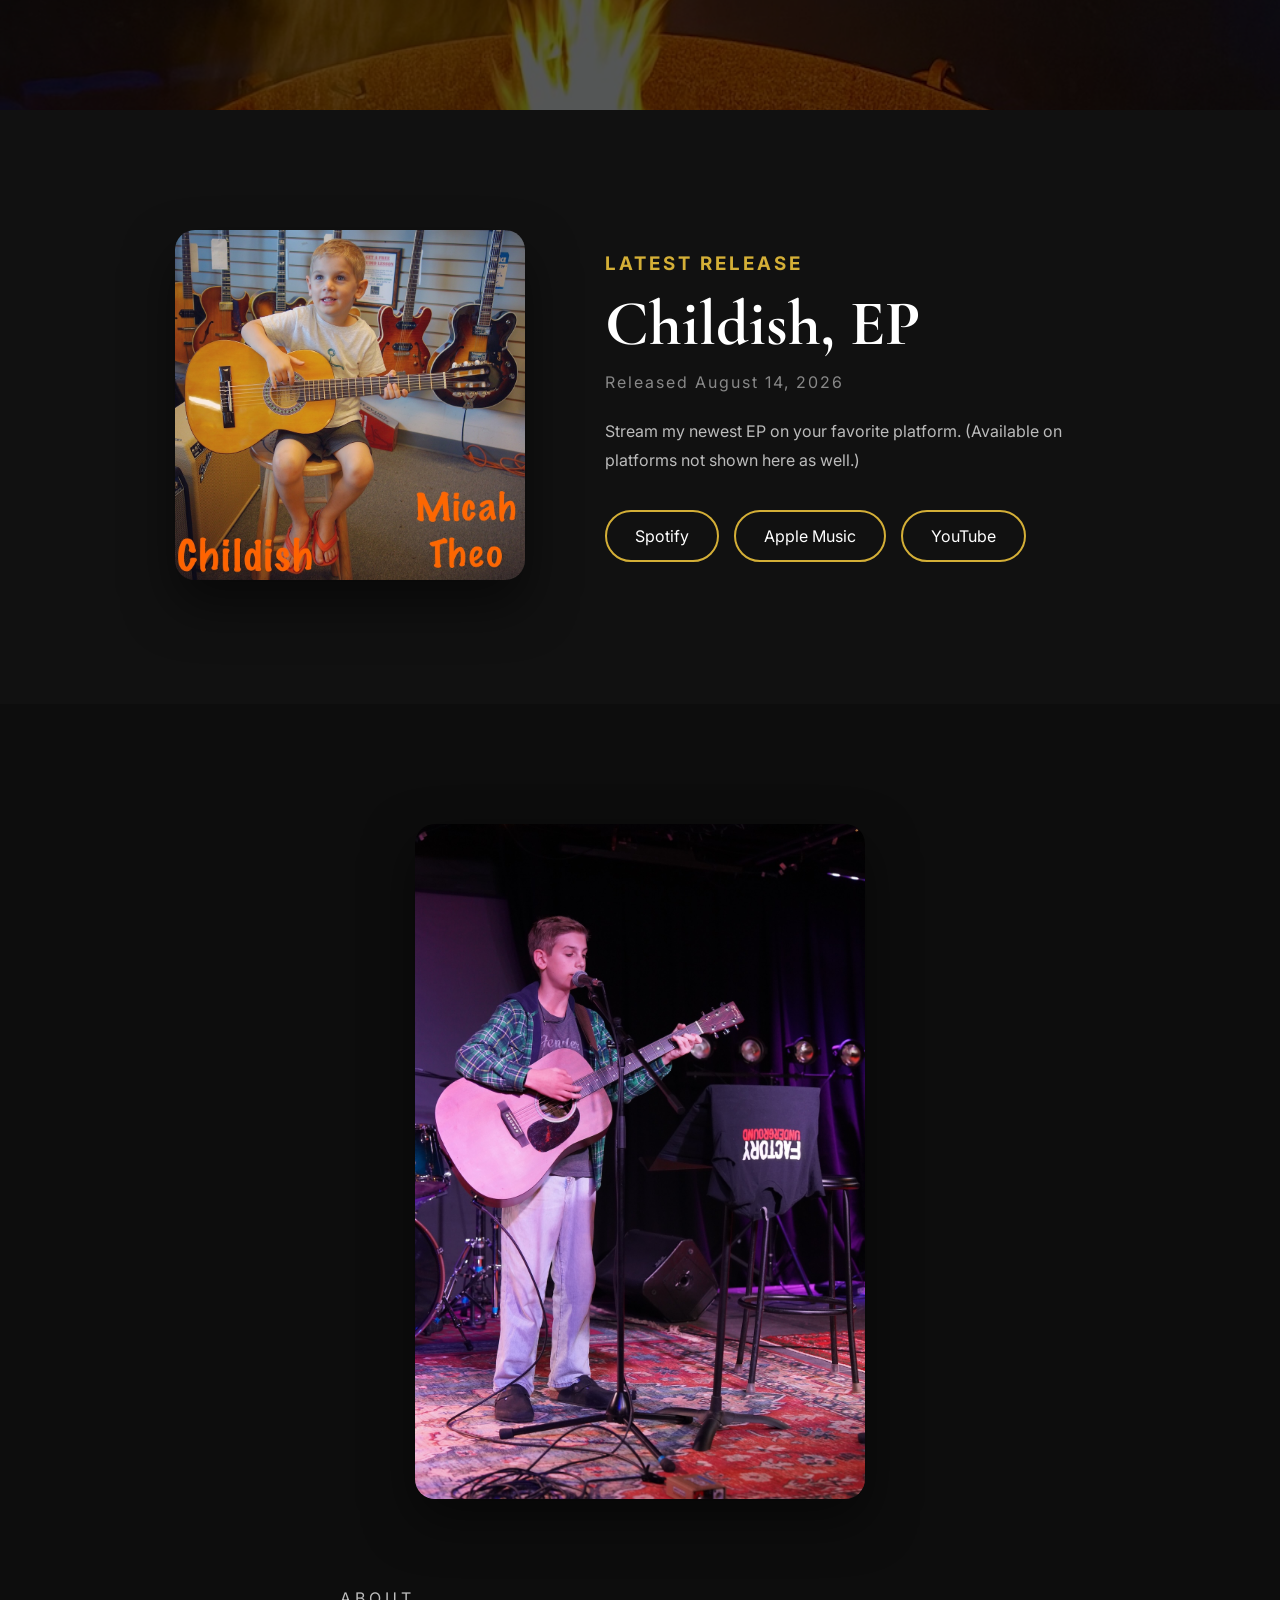
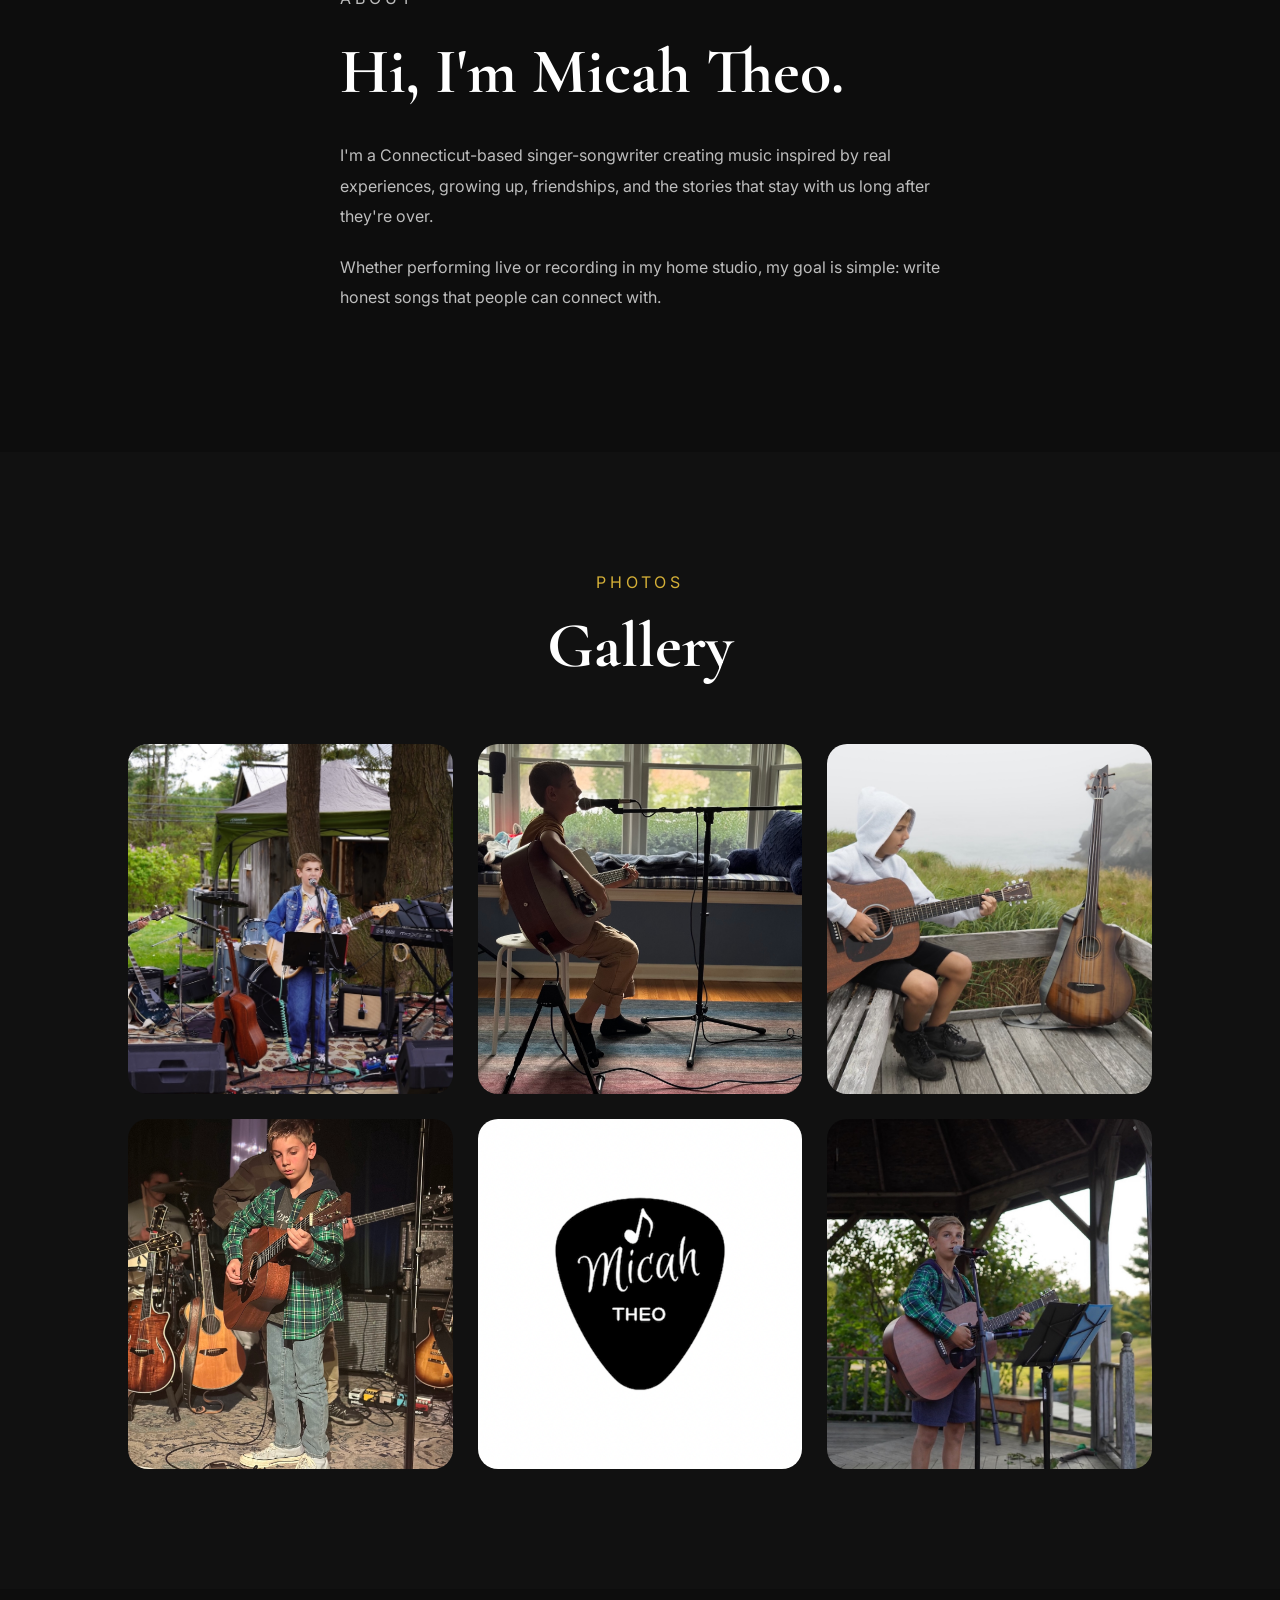
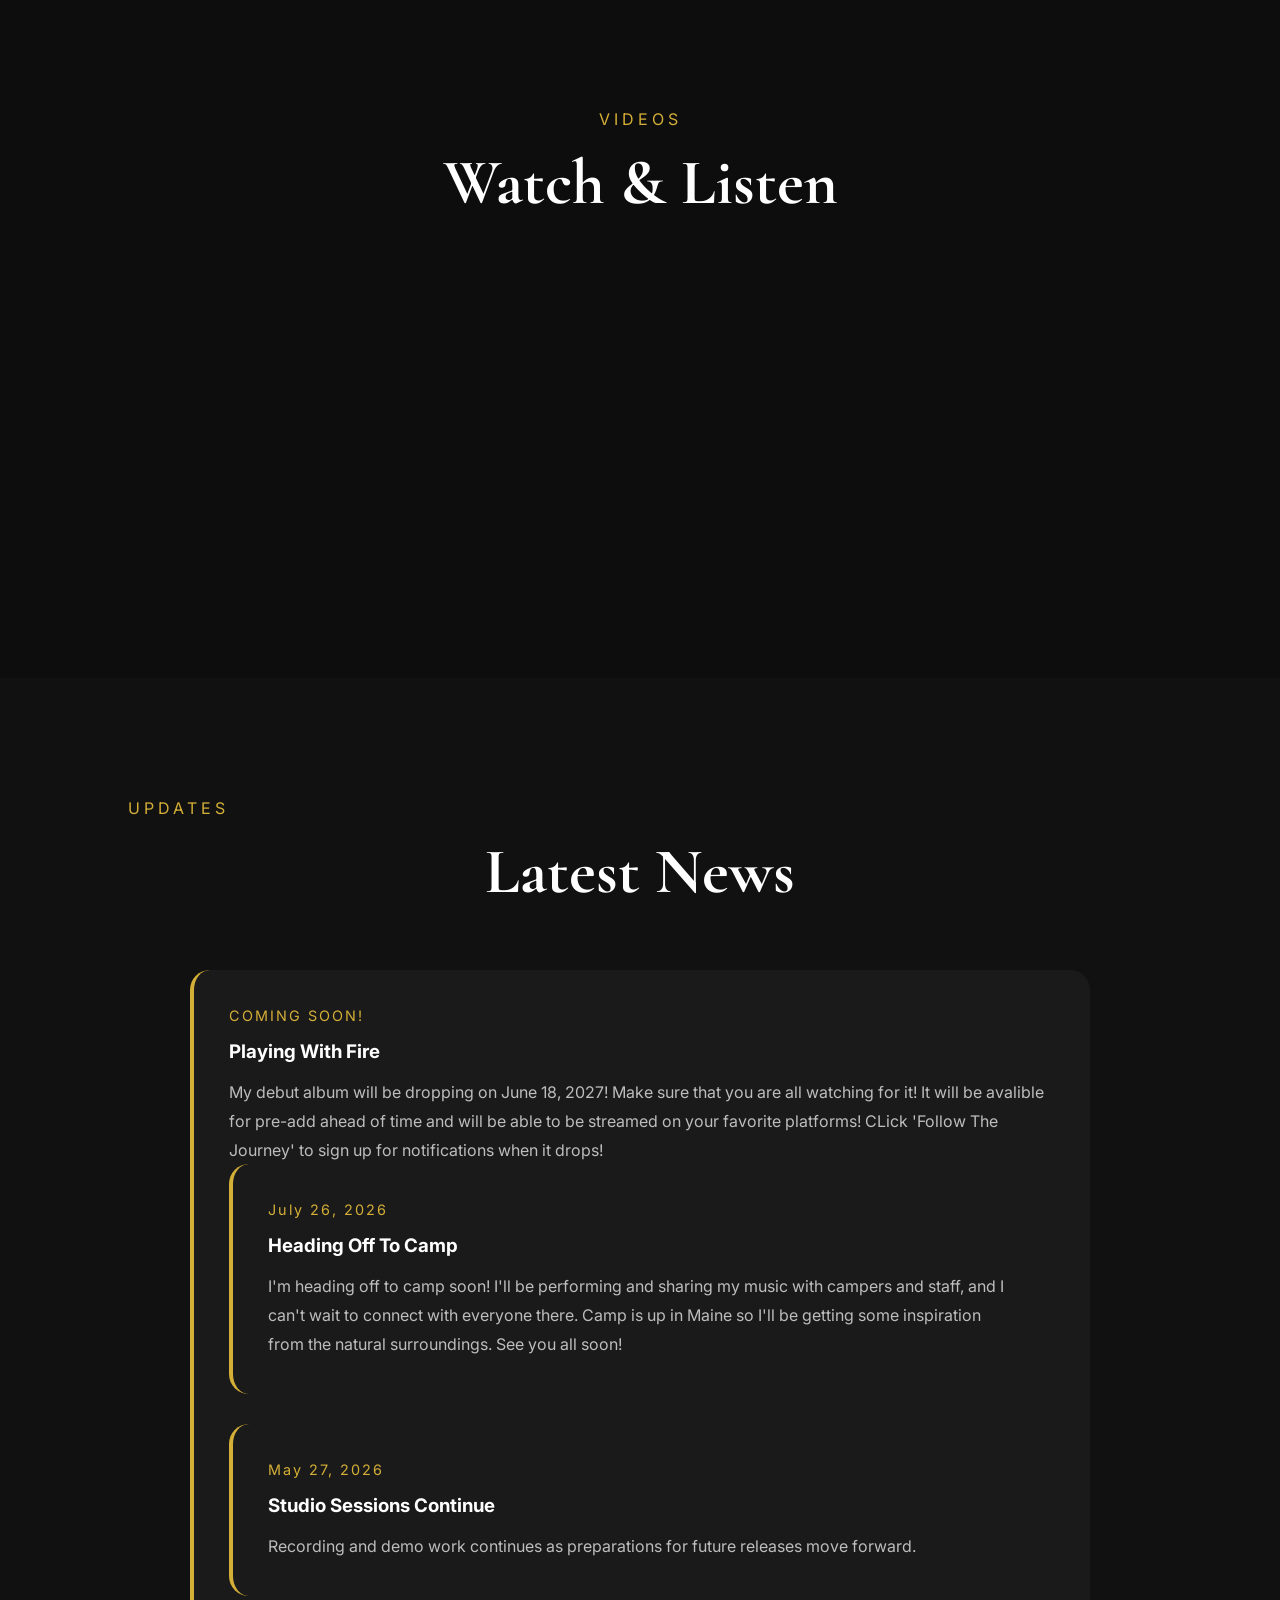
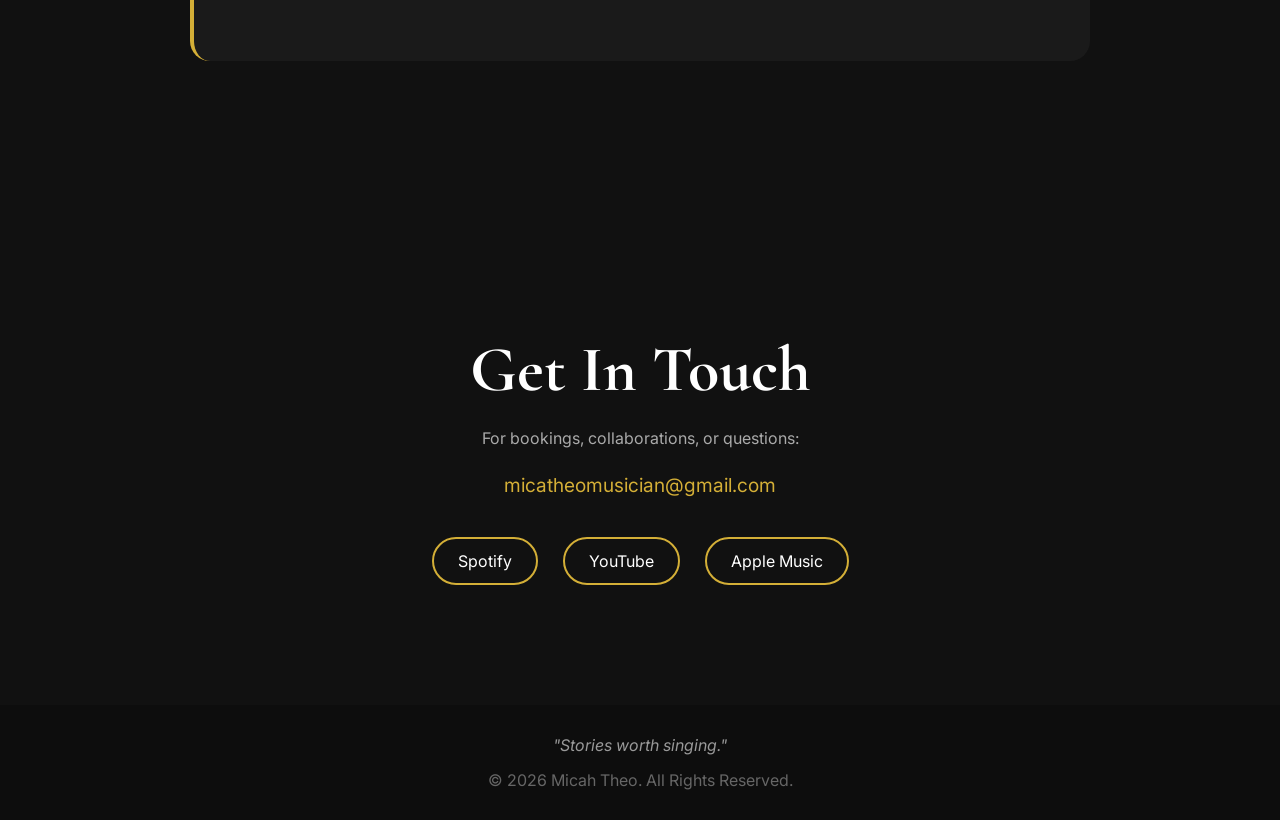
==== commit 4276066b: "Fix notification sign-up text in index.html" ====
--- a/index.html
+++ b/index.html
@@ -240,8 +240,7 @@
         <p>
          My debut album will be dropping on June 18, 2027! Make sure that you are all watching for it! It will be avalible
             for pre-add ahead of time and will be able to be streamed on your favorite platforms!
-            CLick here to sign up for notifications when it drops!
-        <li><a href="news.html">Follow The Journey</a></li>
+            CLick 'Follow The Journey' to sign up for notifications when it drops!
         </p>
 
     <div class="update-card">
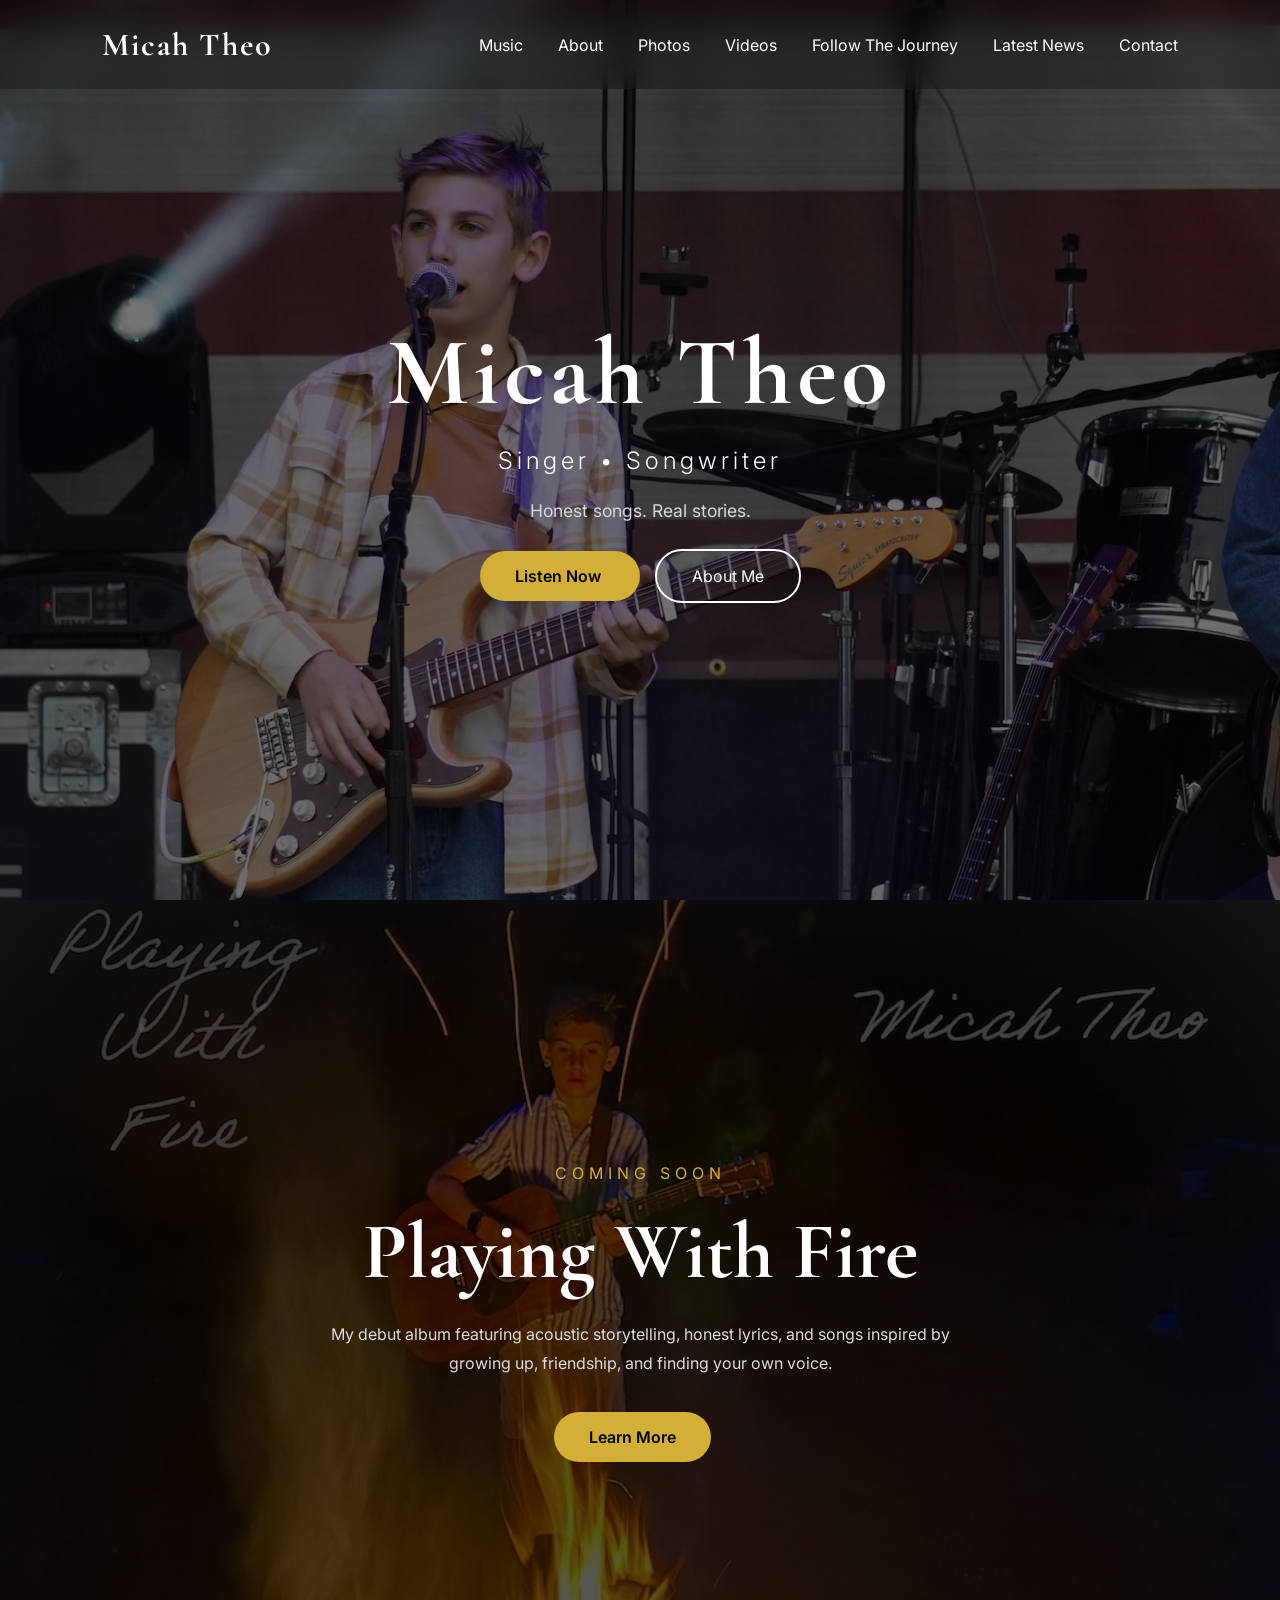
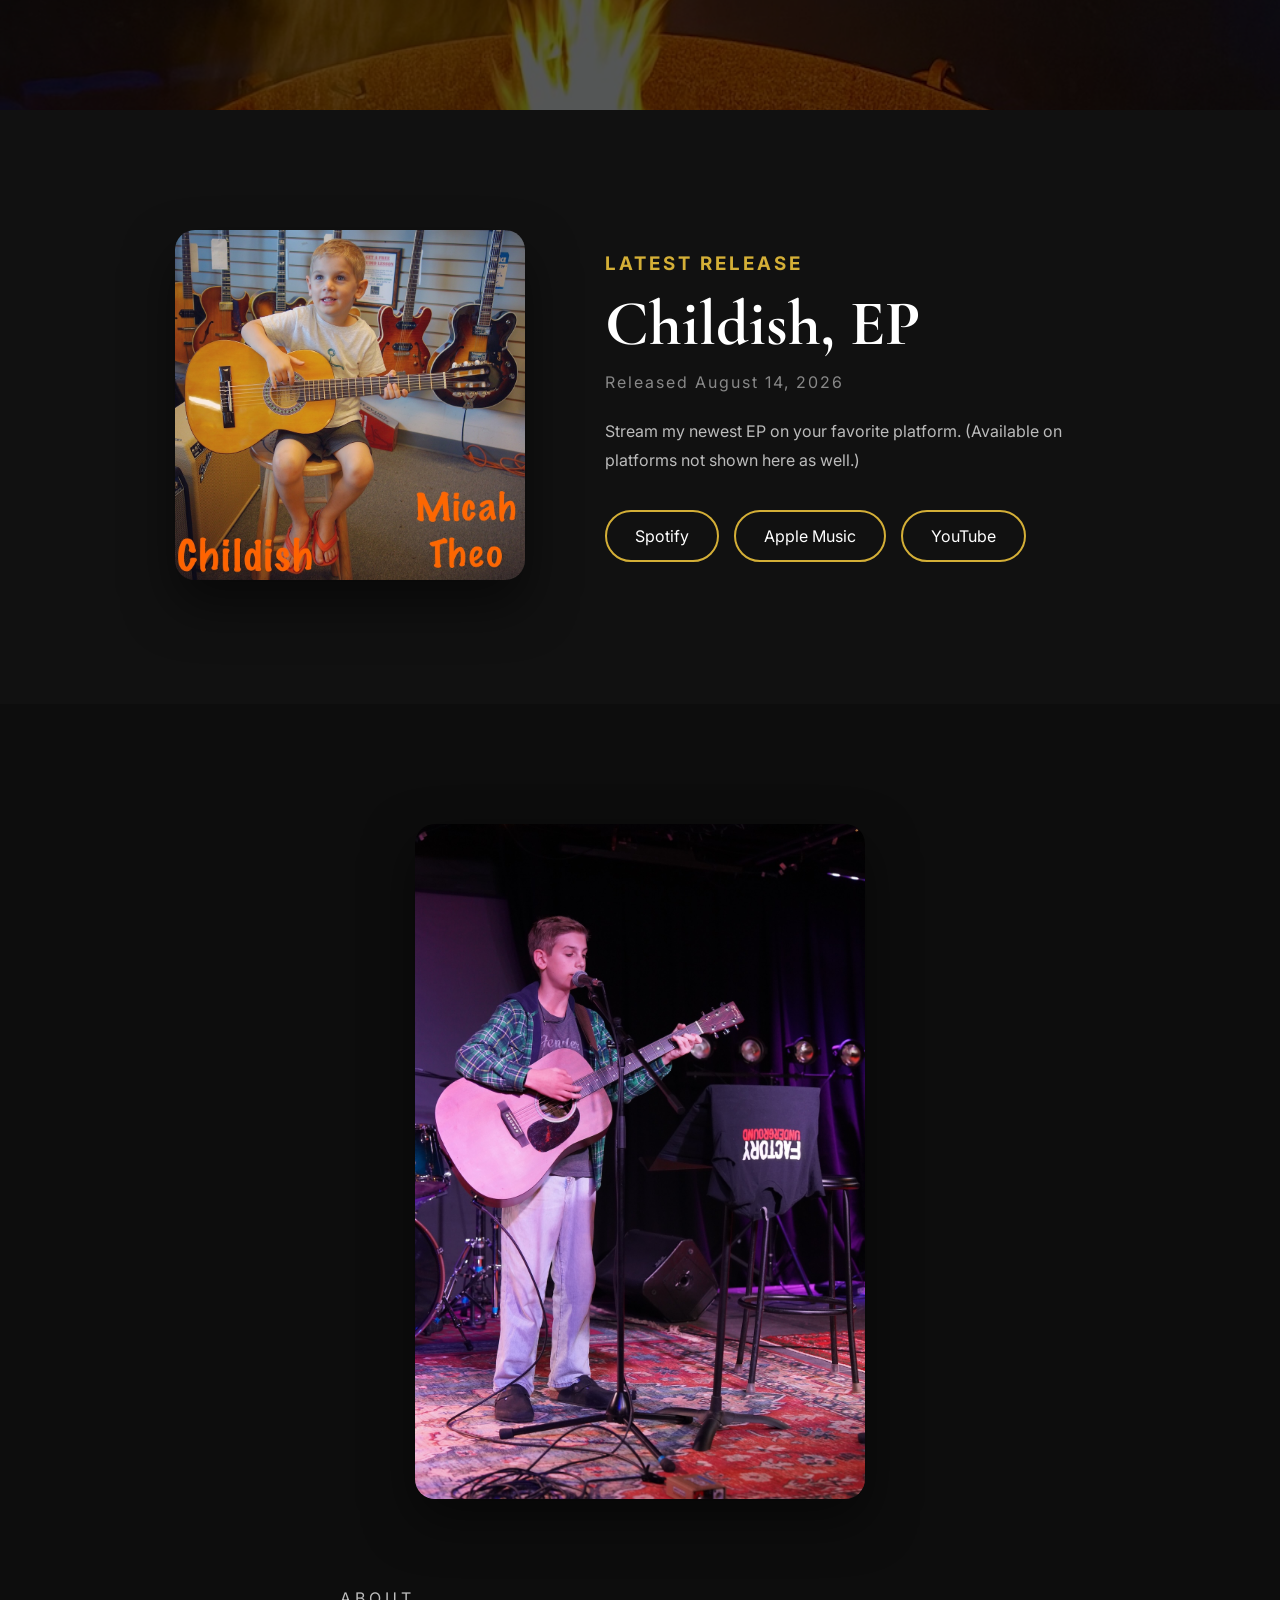
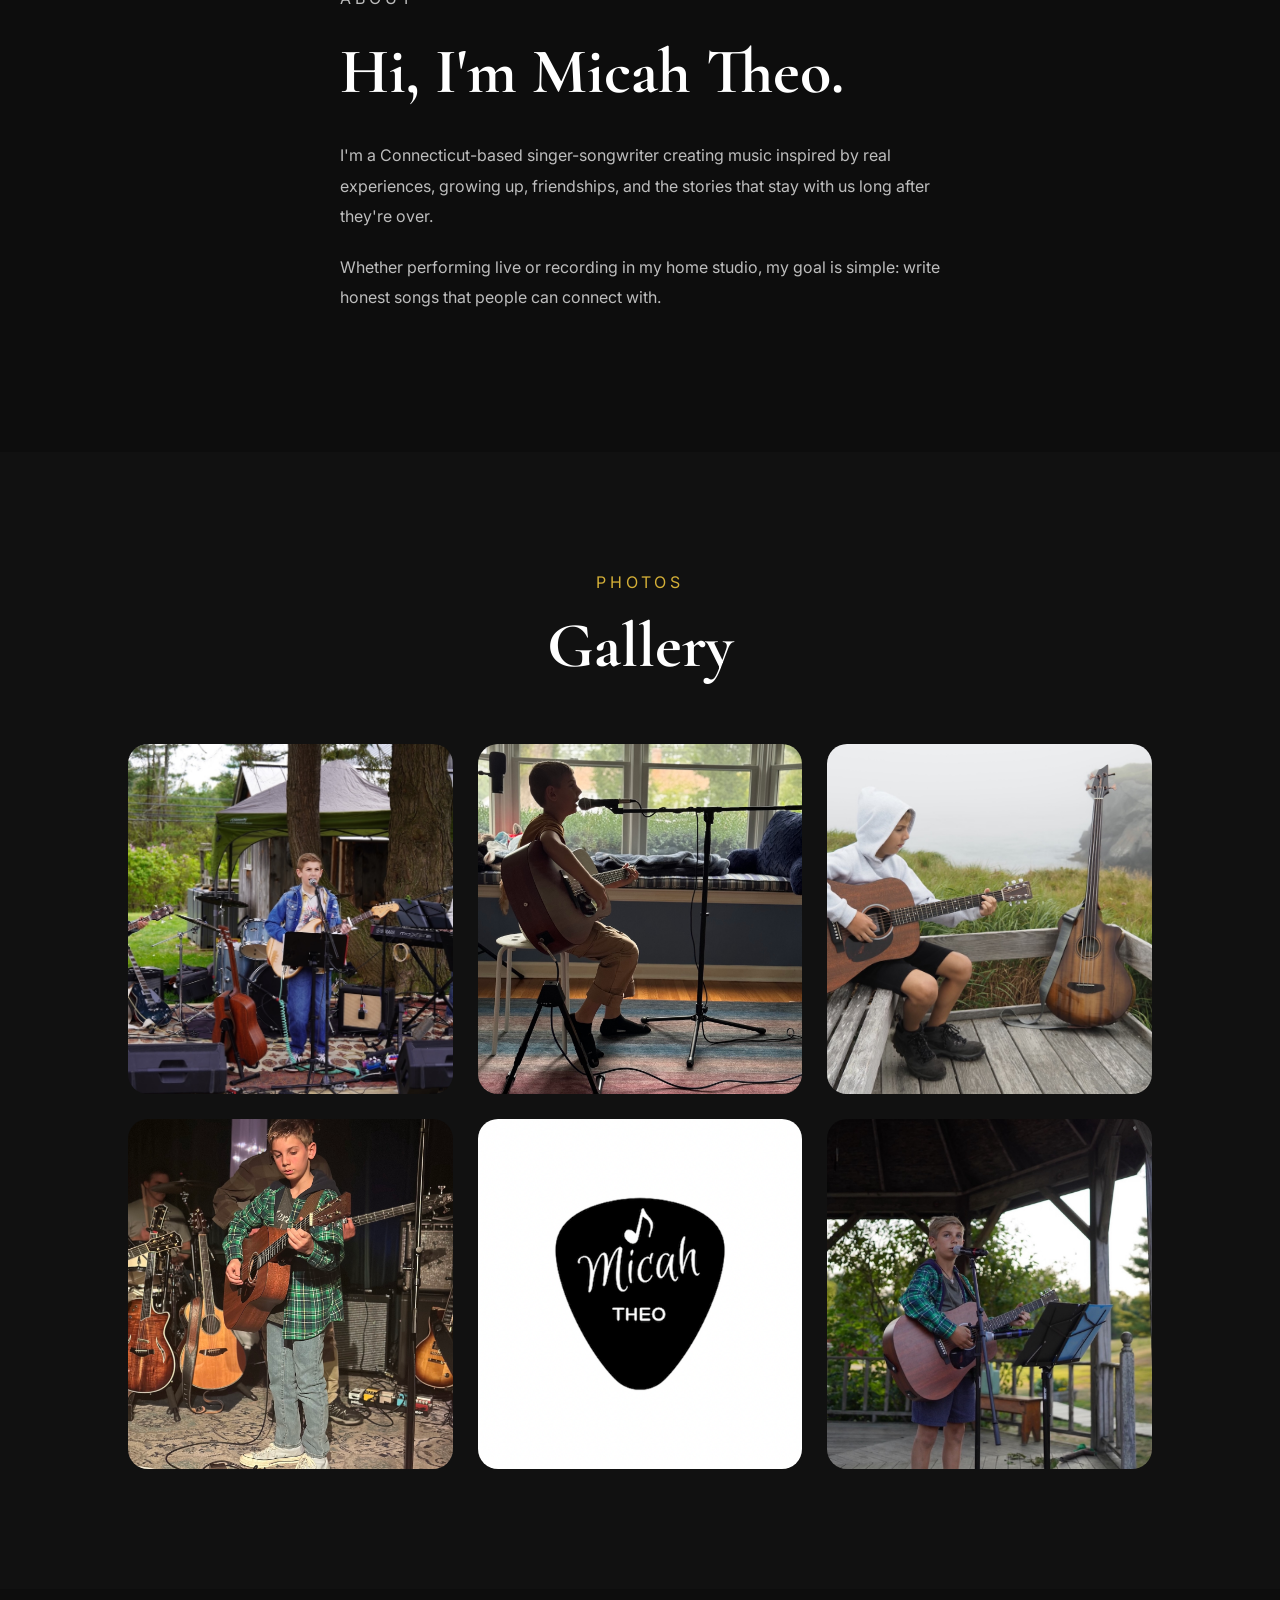
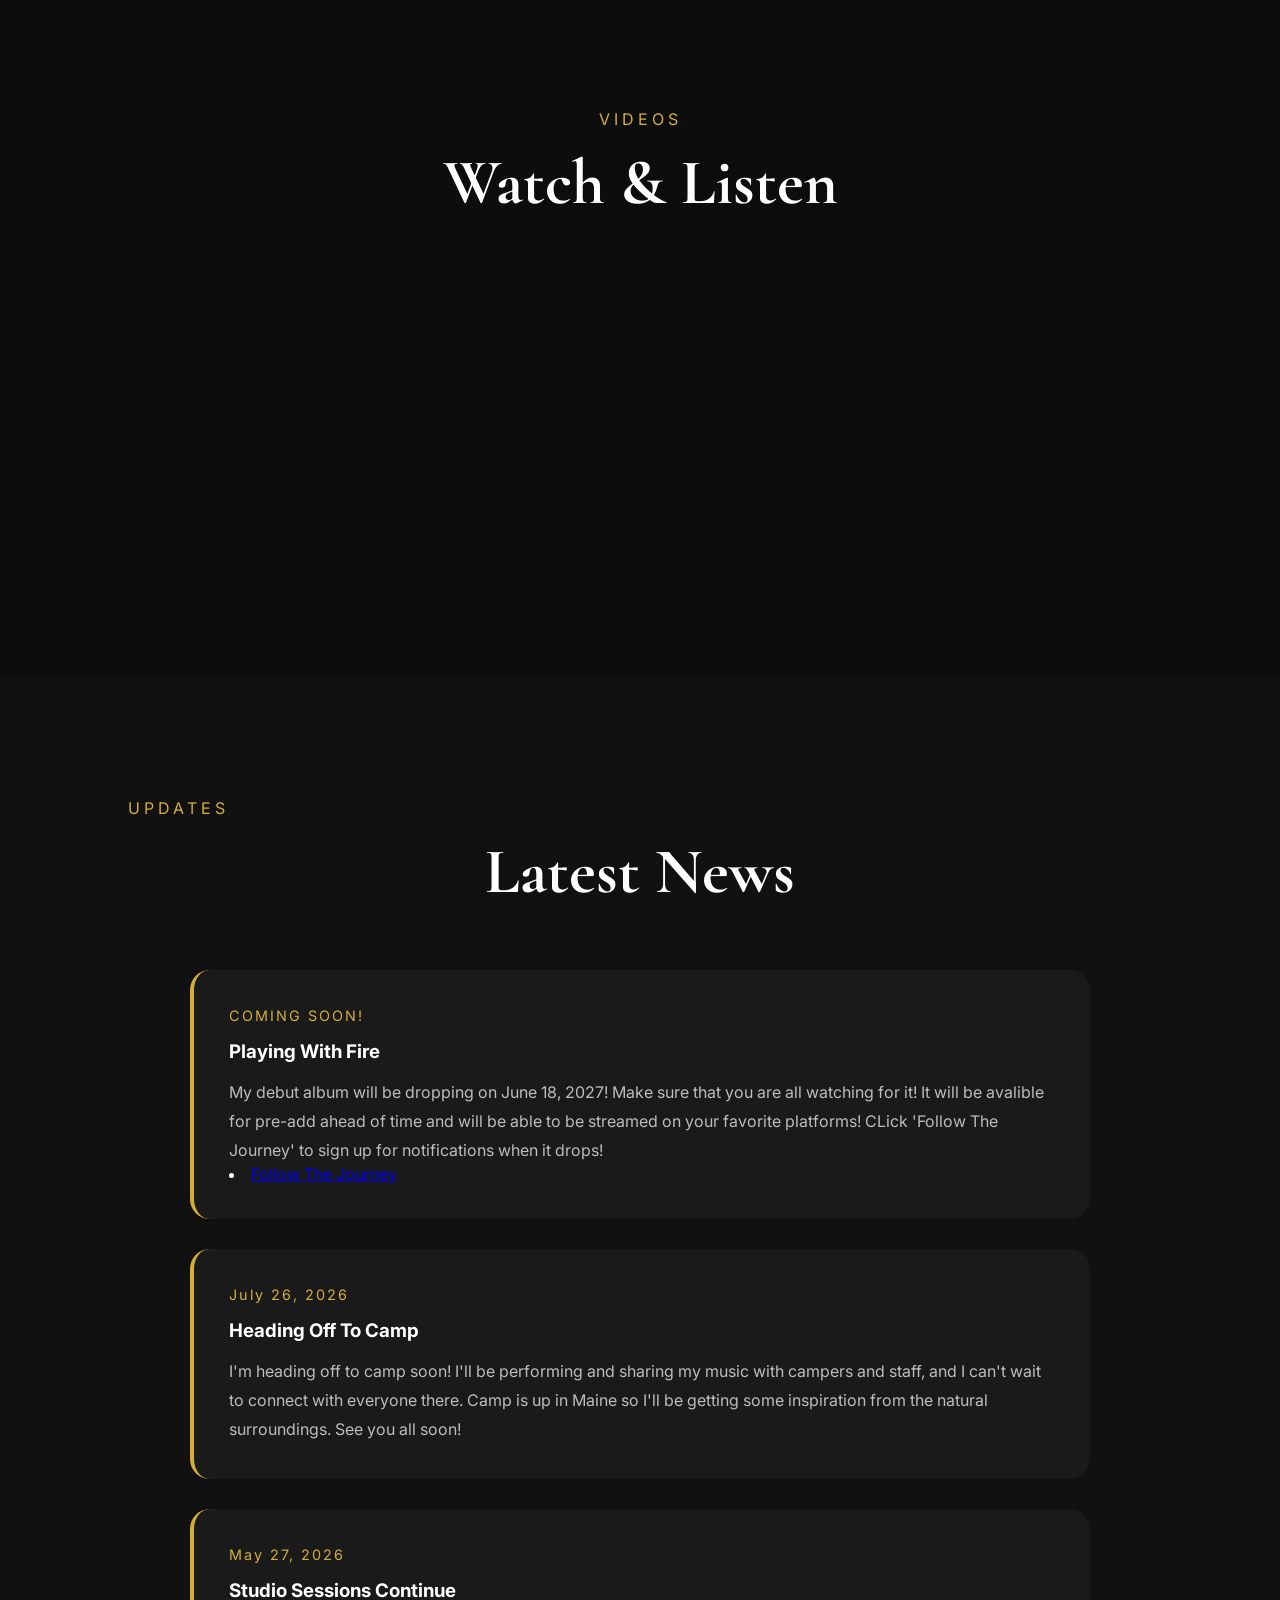
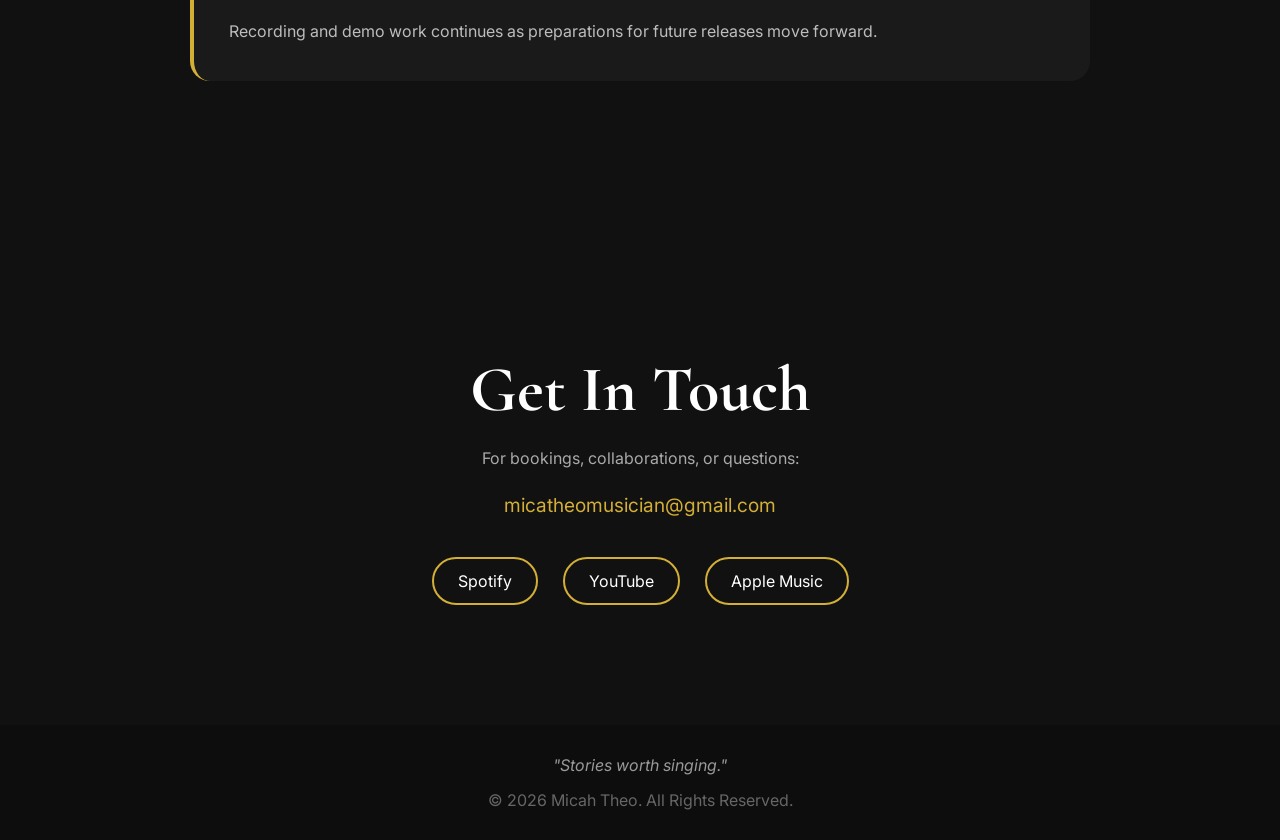
==== commit d8fbe7d7: "Add update card for studio sessions on May 27, 2026 Added a new update card for studio sessions." ====
--- a/index.html
+++ b/index.html
@@ -241,8 +241,12 @@
          My debut album will be dropping on June 18, 2027! Make sure that you are all watching for it! It will be avalible
             for pre-add ahead of time and will be able to be streamed on your favorite platforms!
             CLick 'Follow The Journey' to sign up for notifications when it drops!
-        </p>
-
+
+            <li><a href="news.html">Follow The Journey</a></li>
+        </p>
+
+  </div>
+        
     <div class="update-card">
 
         <span class="update-date">July 26, 2026</span>
@@ -256,7 +260,8 @@
 
     </div>
 
-    <div class="update-card">
+   
+        <div class="update-card">
 
         <span class="update-date">May 27, 2026</span>
 
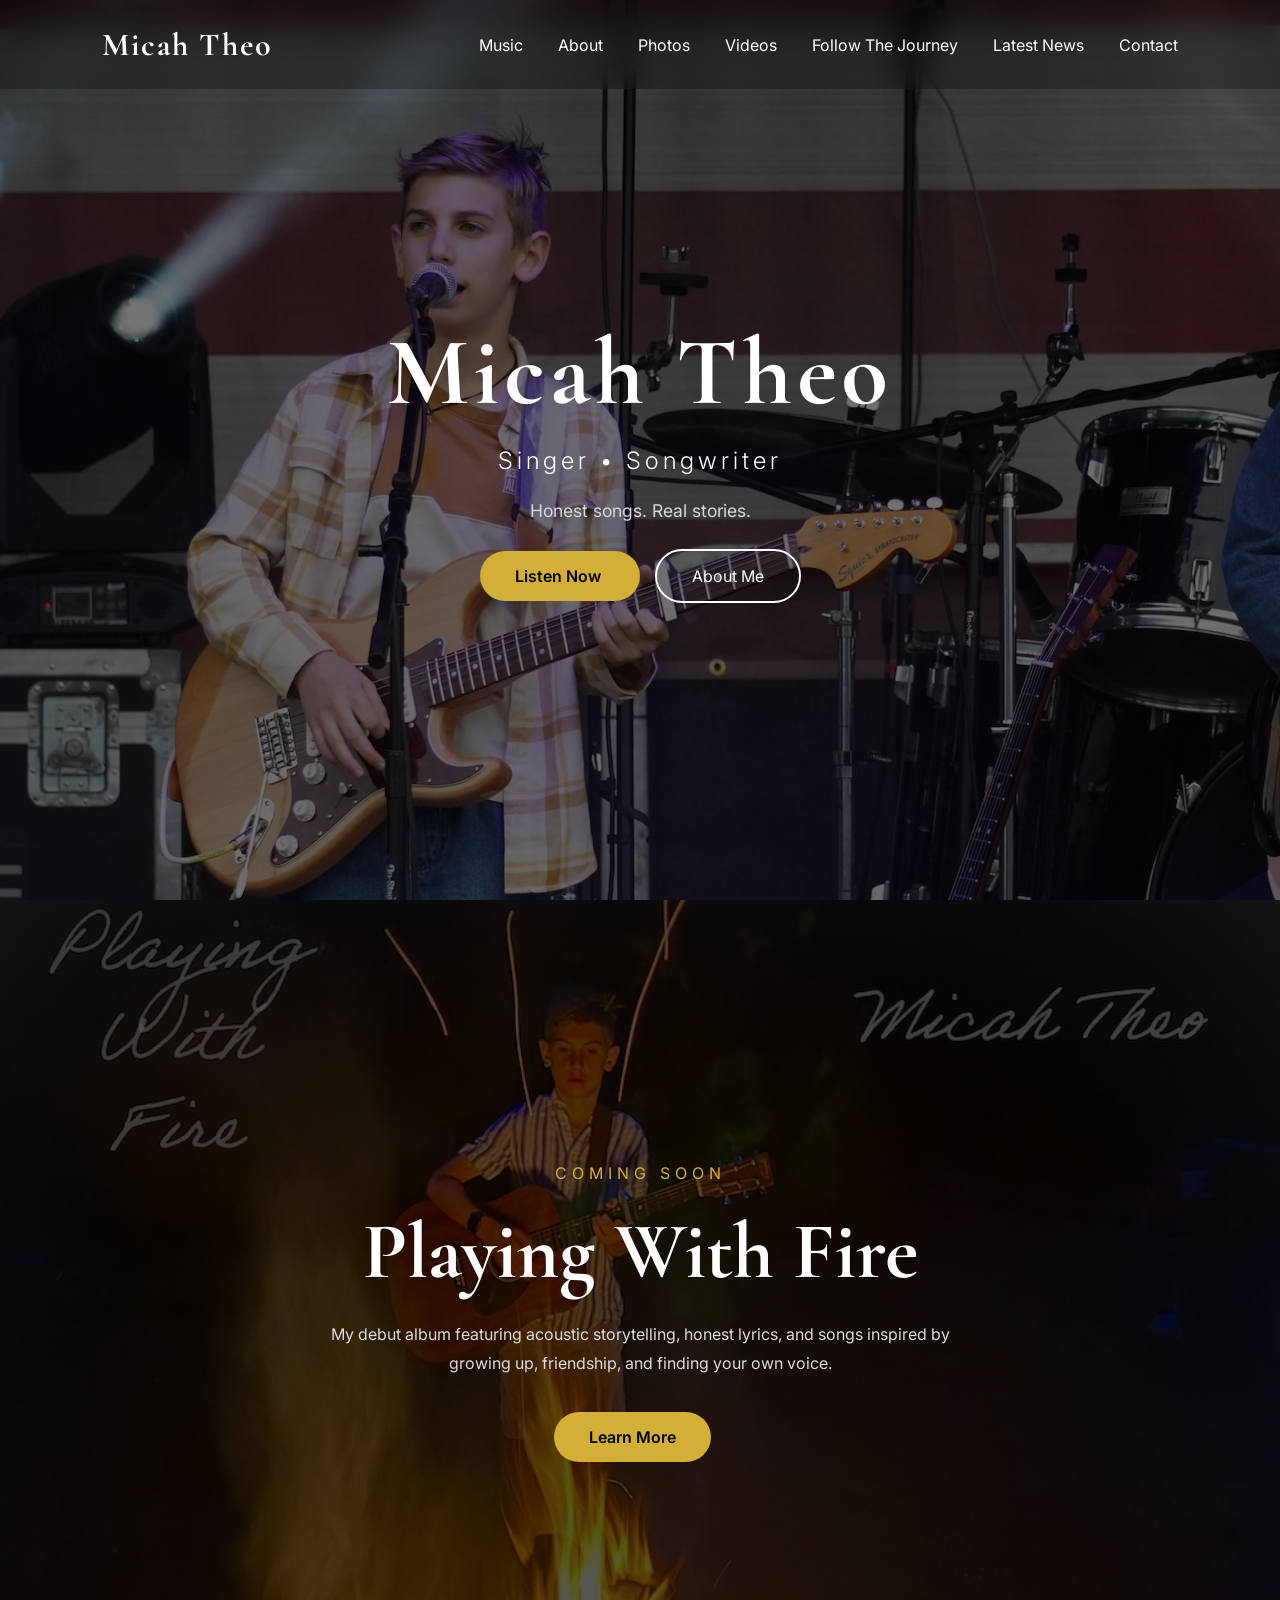
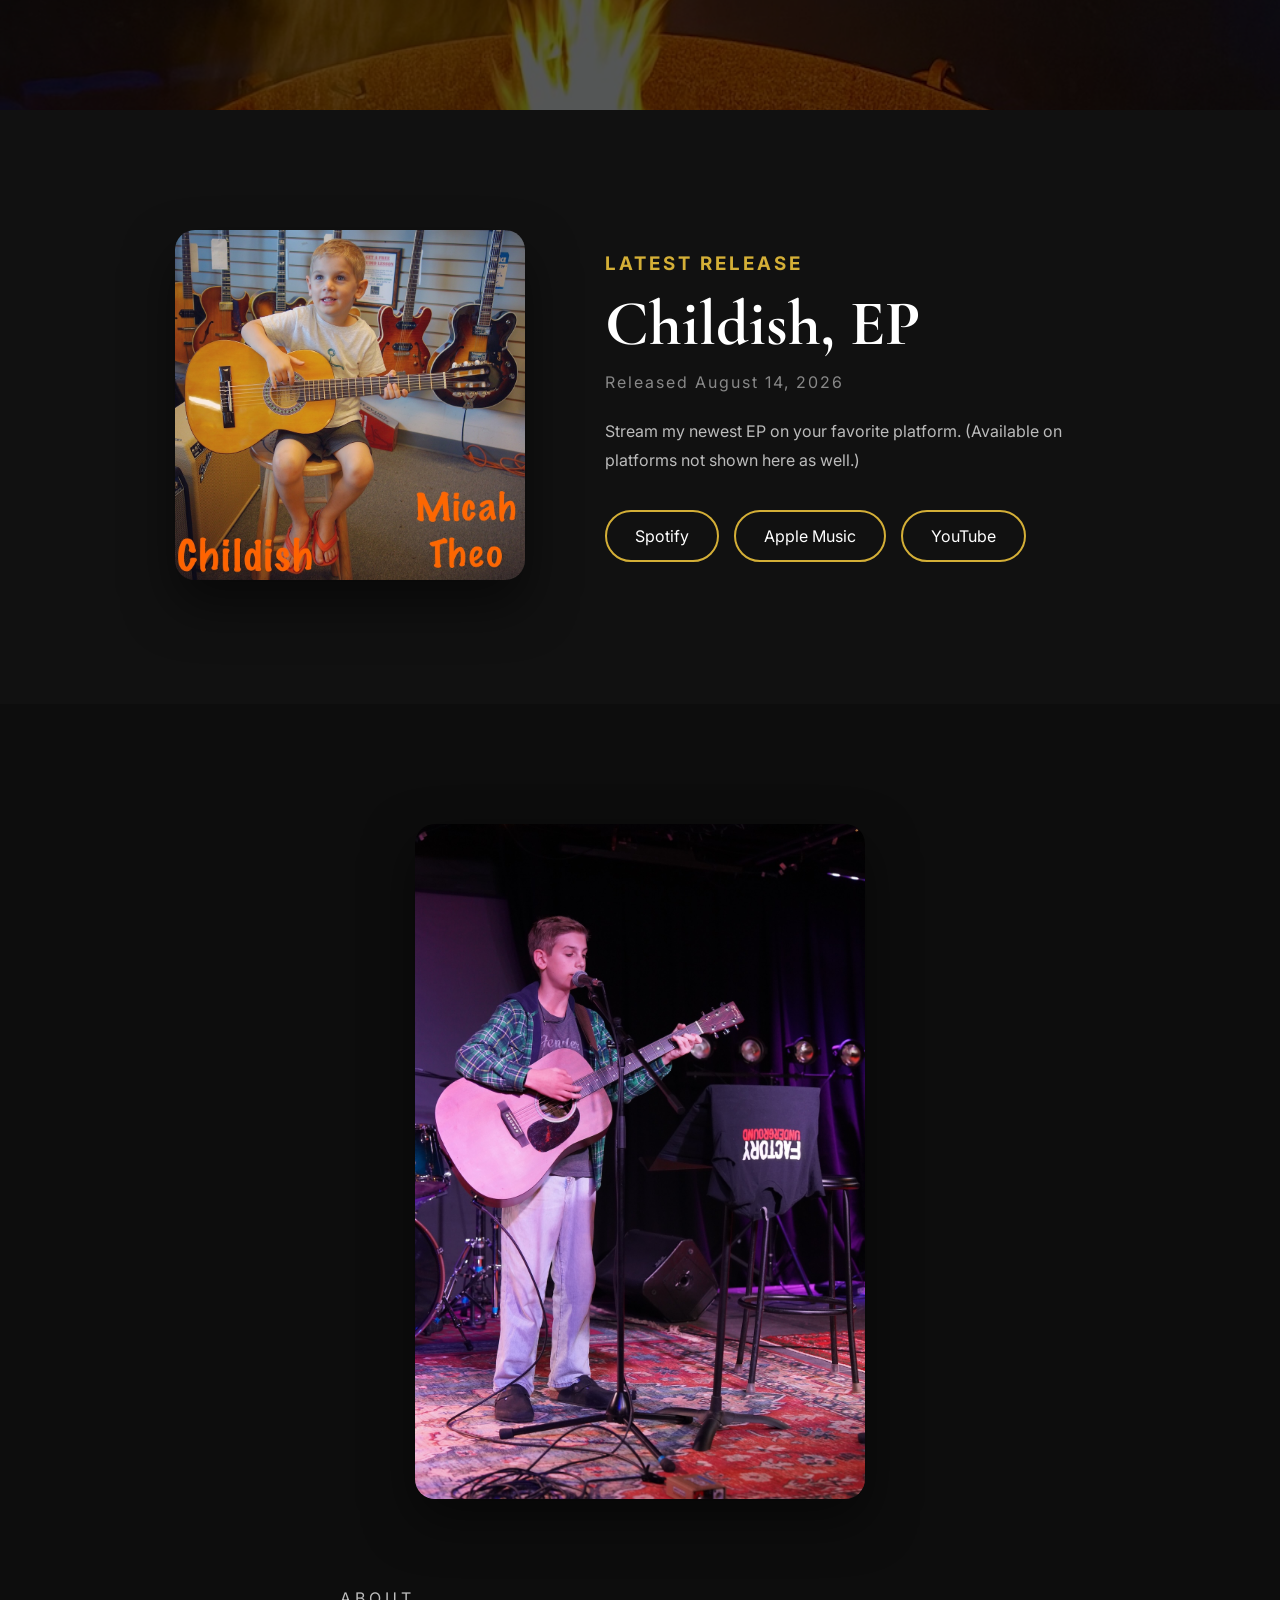
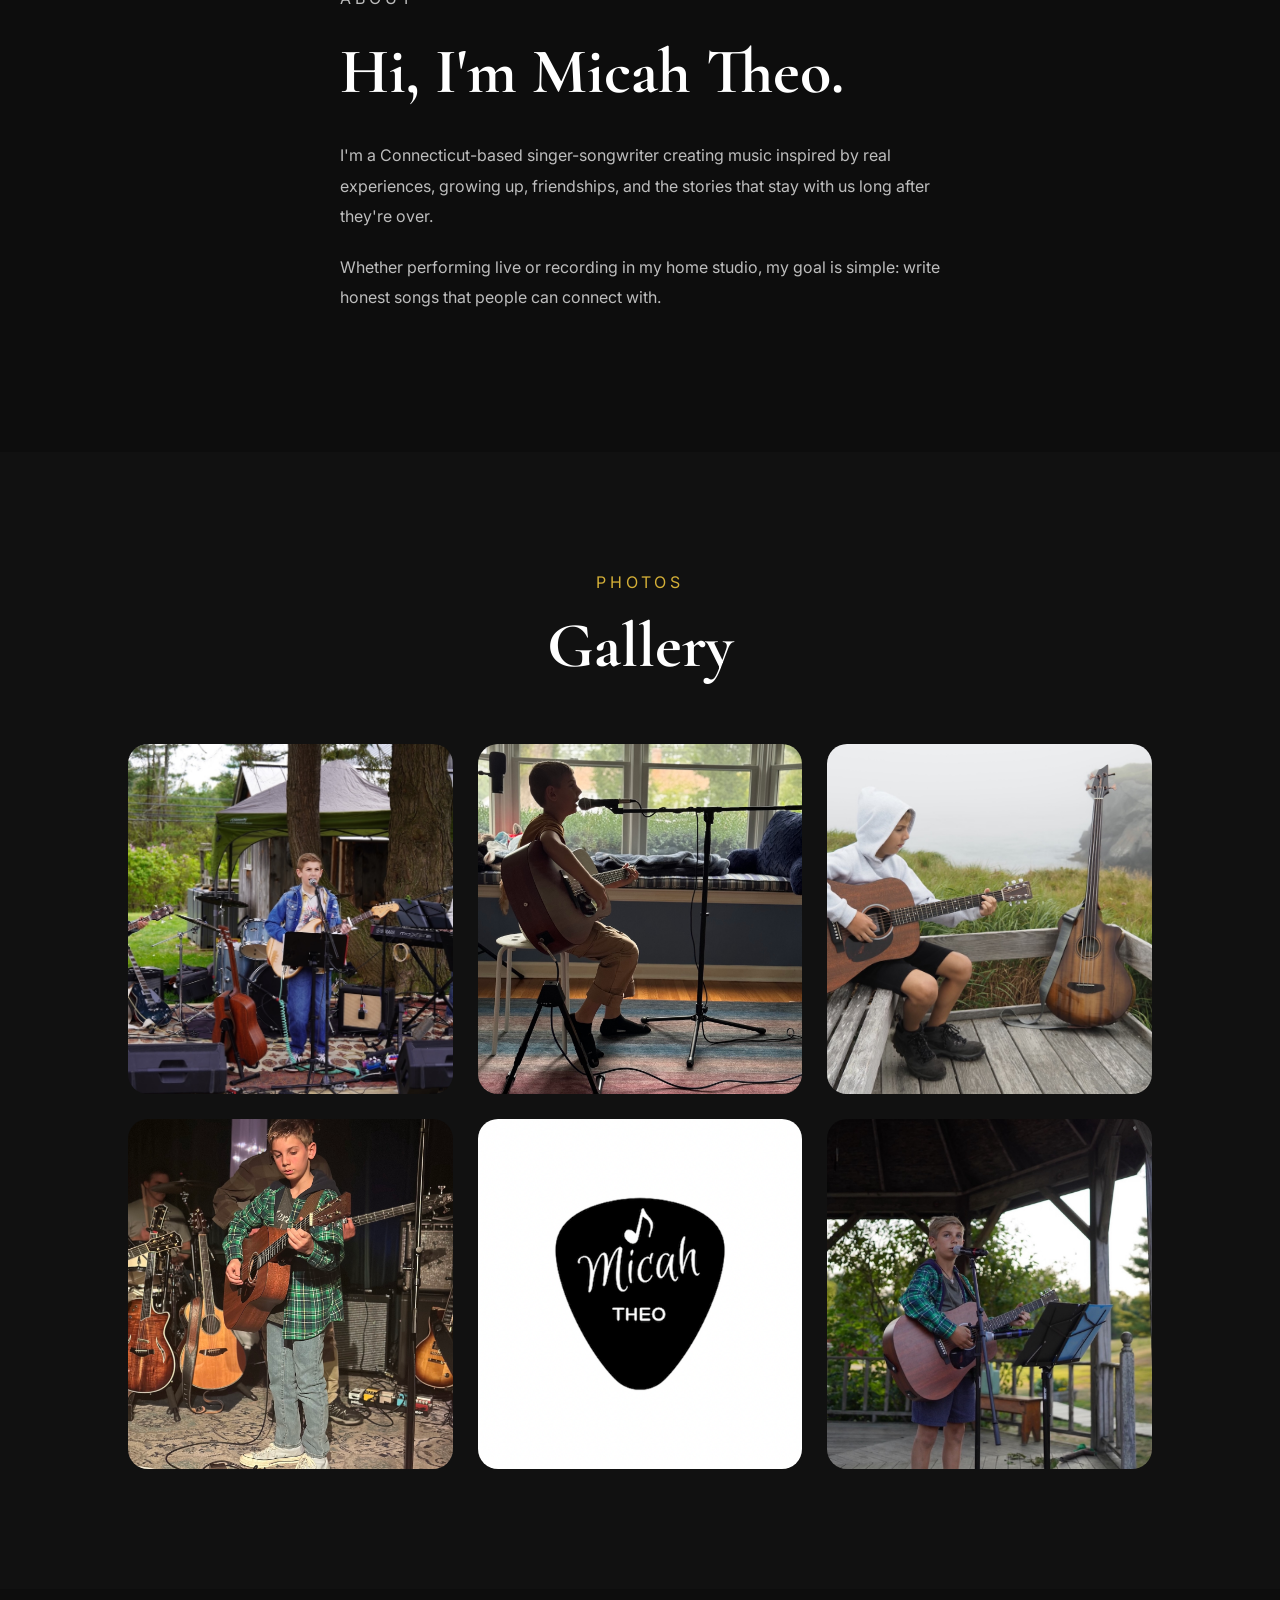
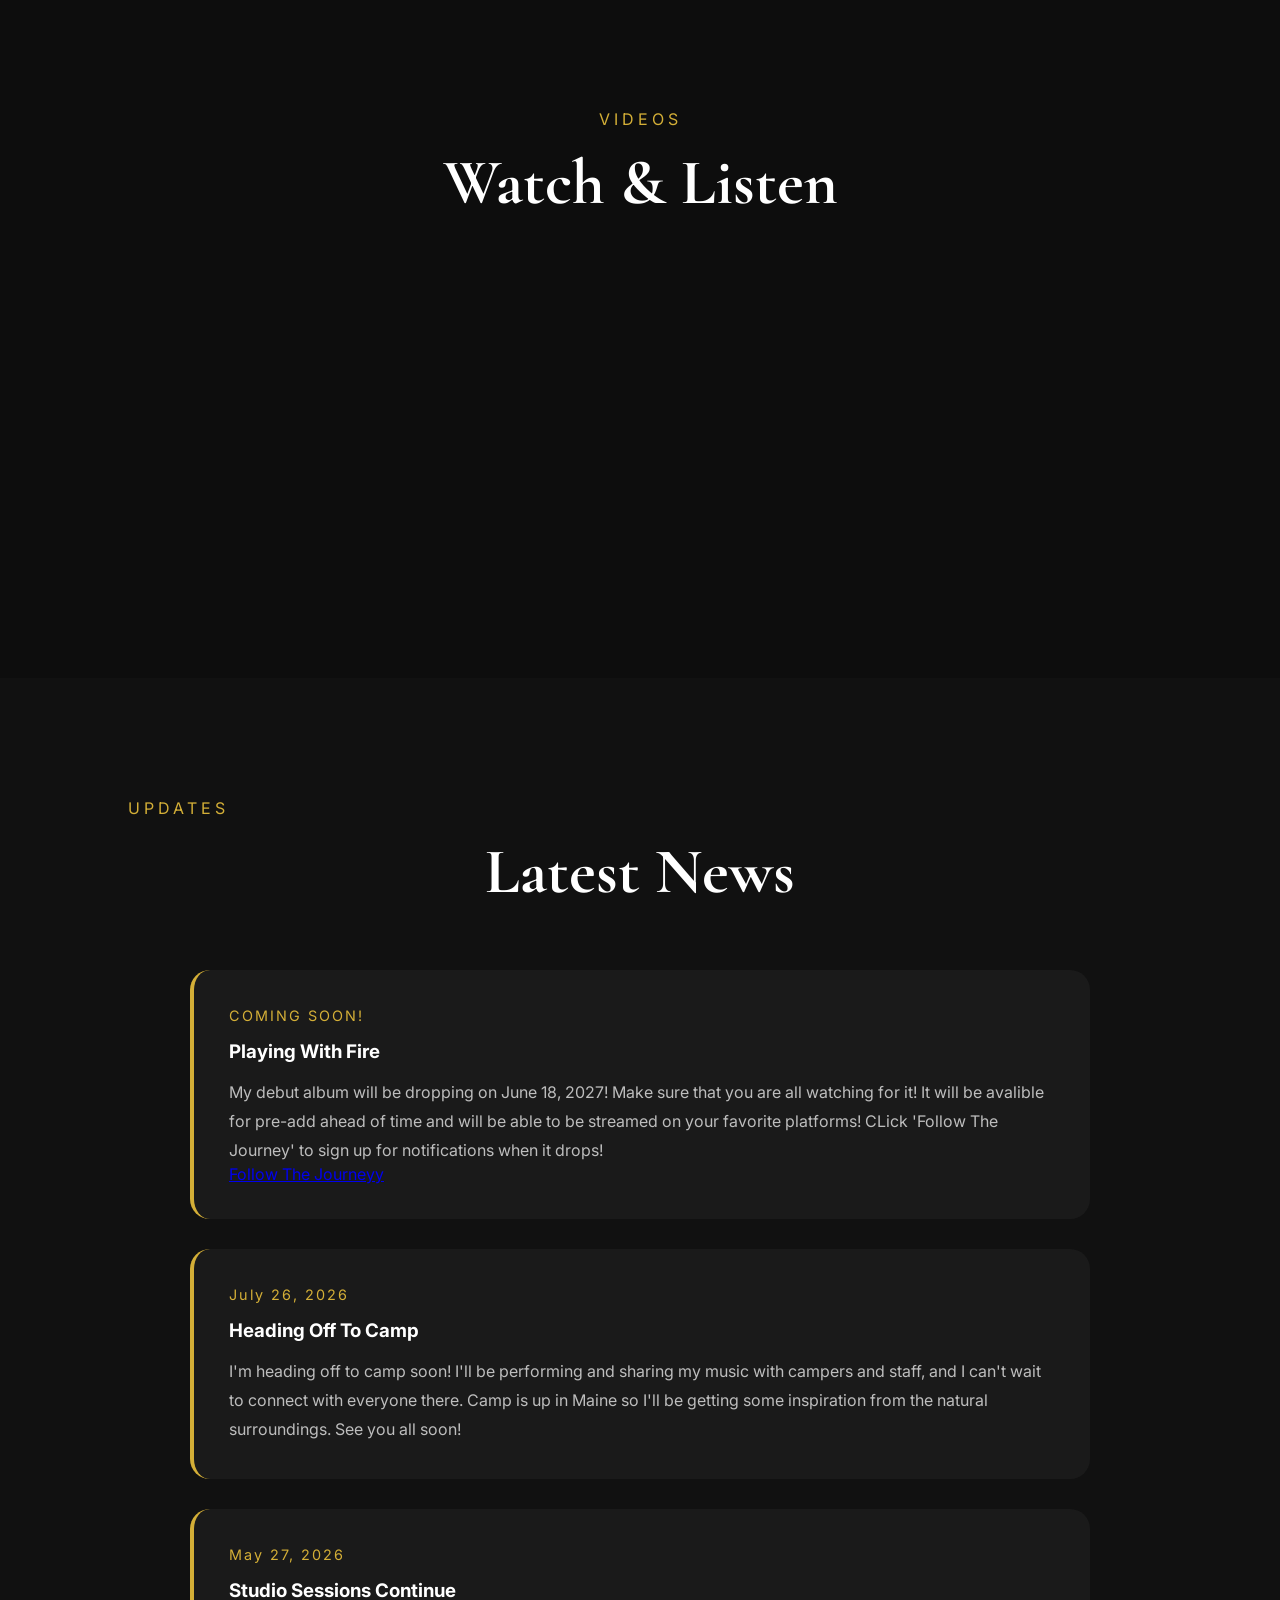
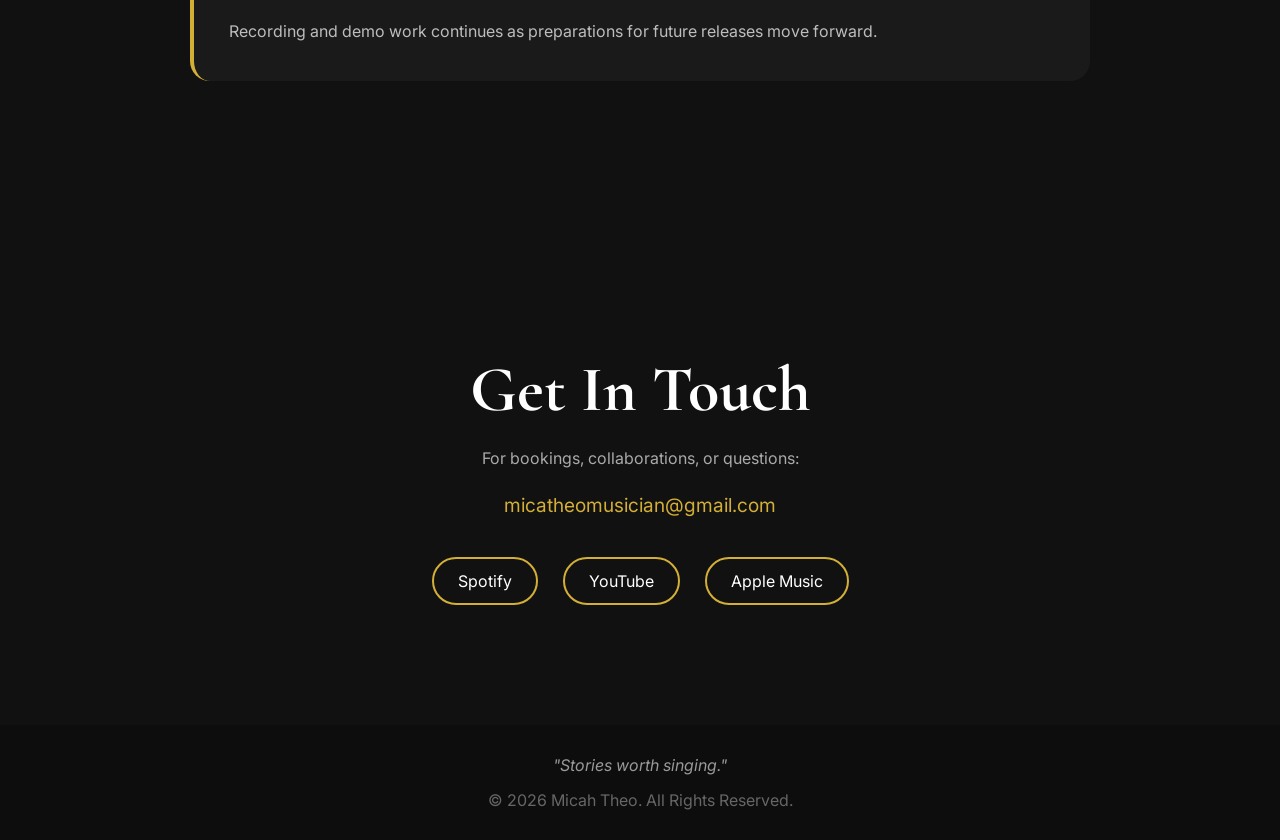
==== commit a537486a: "Fix link for 'Follow The Journey' in index.html Updated the link for 'Follow The Journey' and change" ====
--- a/index.html
+++ b/index.html
@@ -242,7 +242,11 @@
             for pre-add ahead of time and will be able to be streamed on your favorite platforms!
             CLick 'Follow The Journey' to sign up for notifications when it drops!
 
-            <li><a href="news.html">Follow The Journey</a></li>
+             <div class="links">
+
+        <a href="news.html">Follow The Journeyy</a>
+       
+    </div>
         </p>
 
   </div>
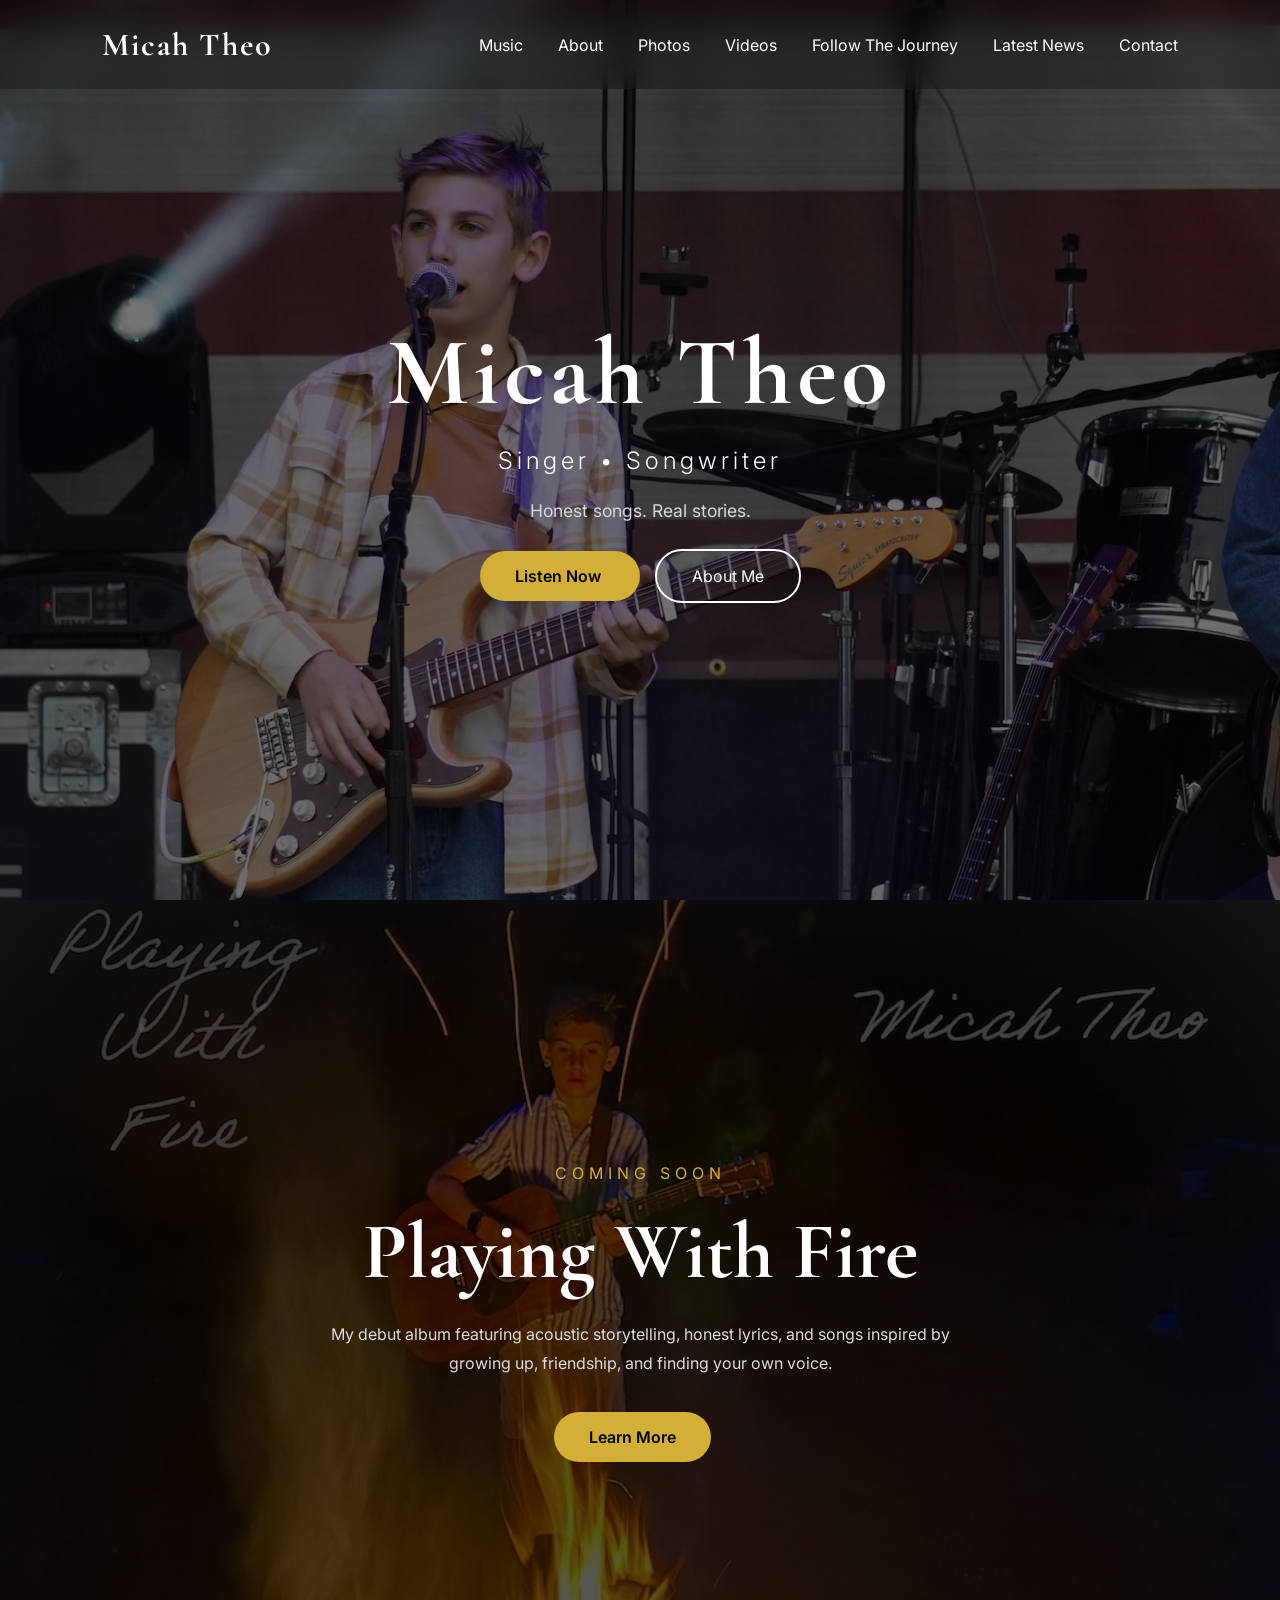
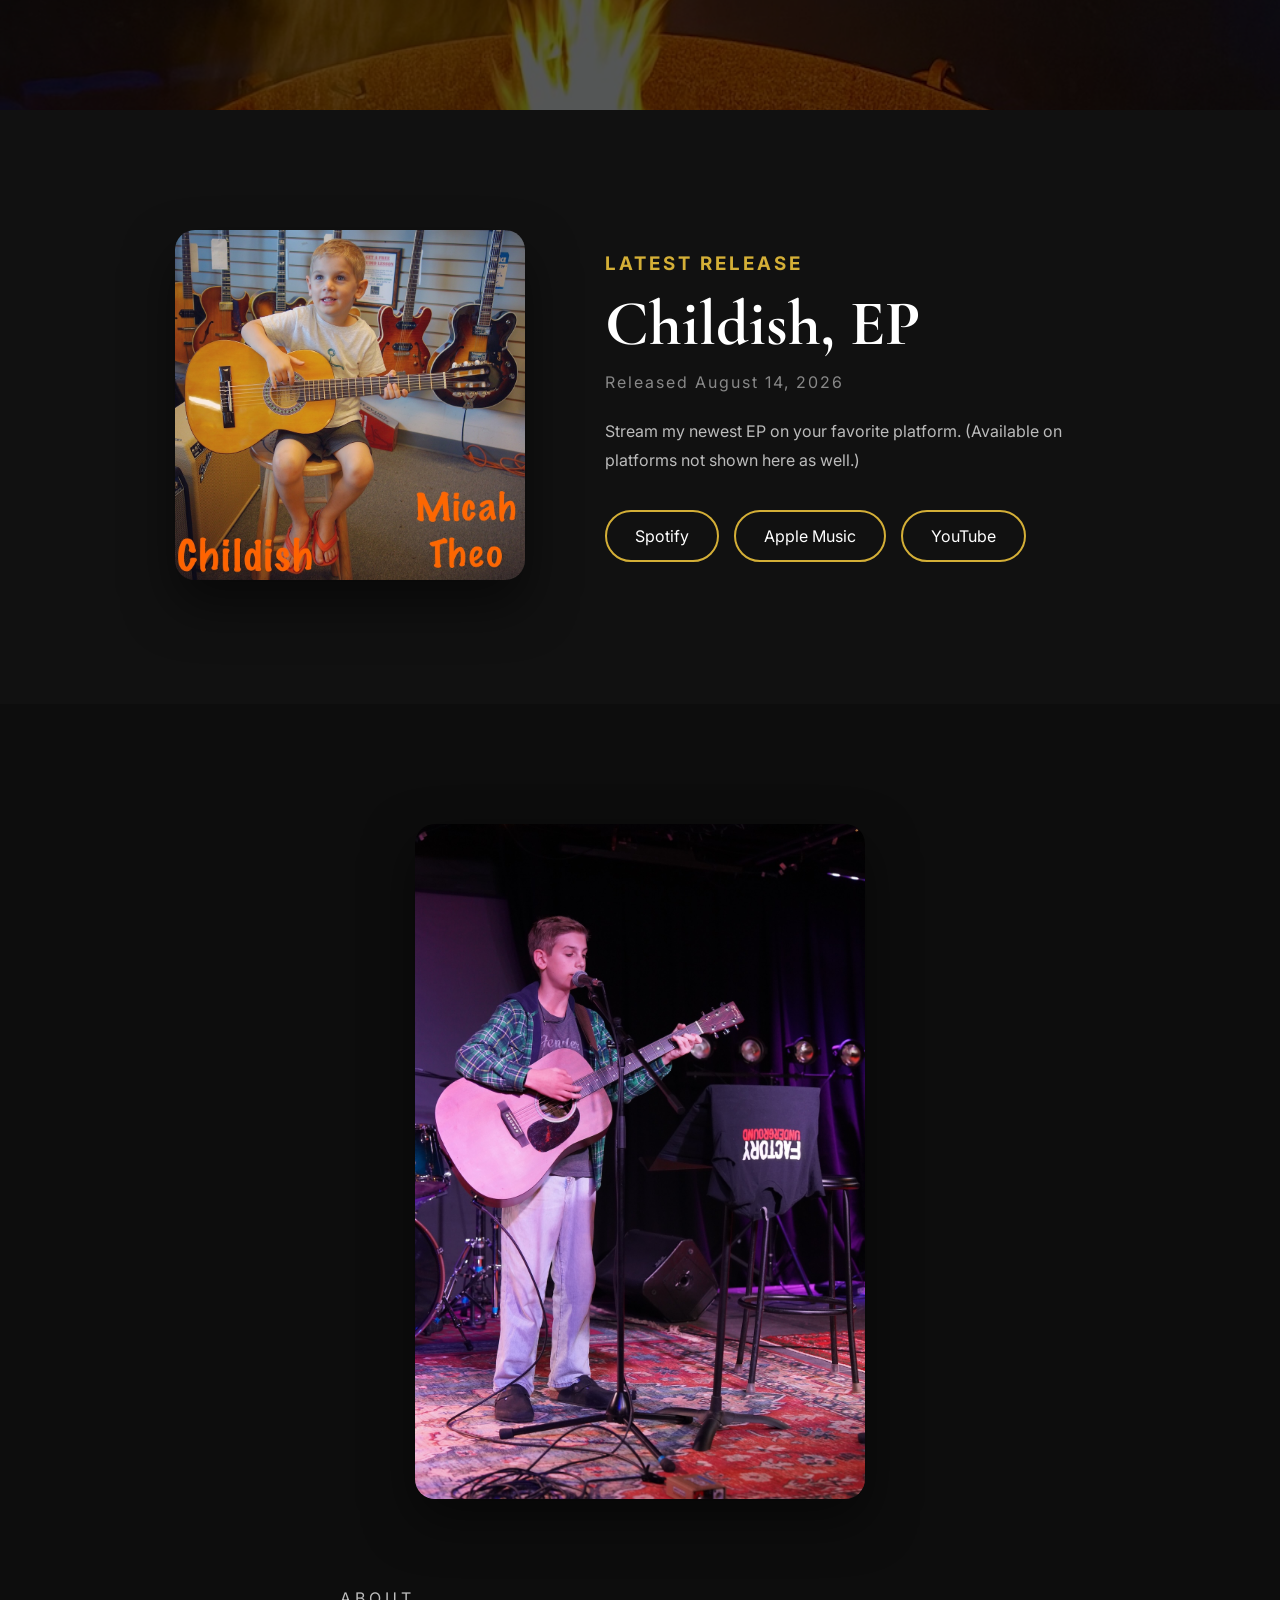
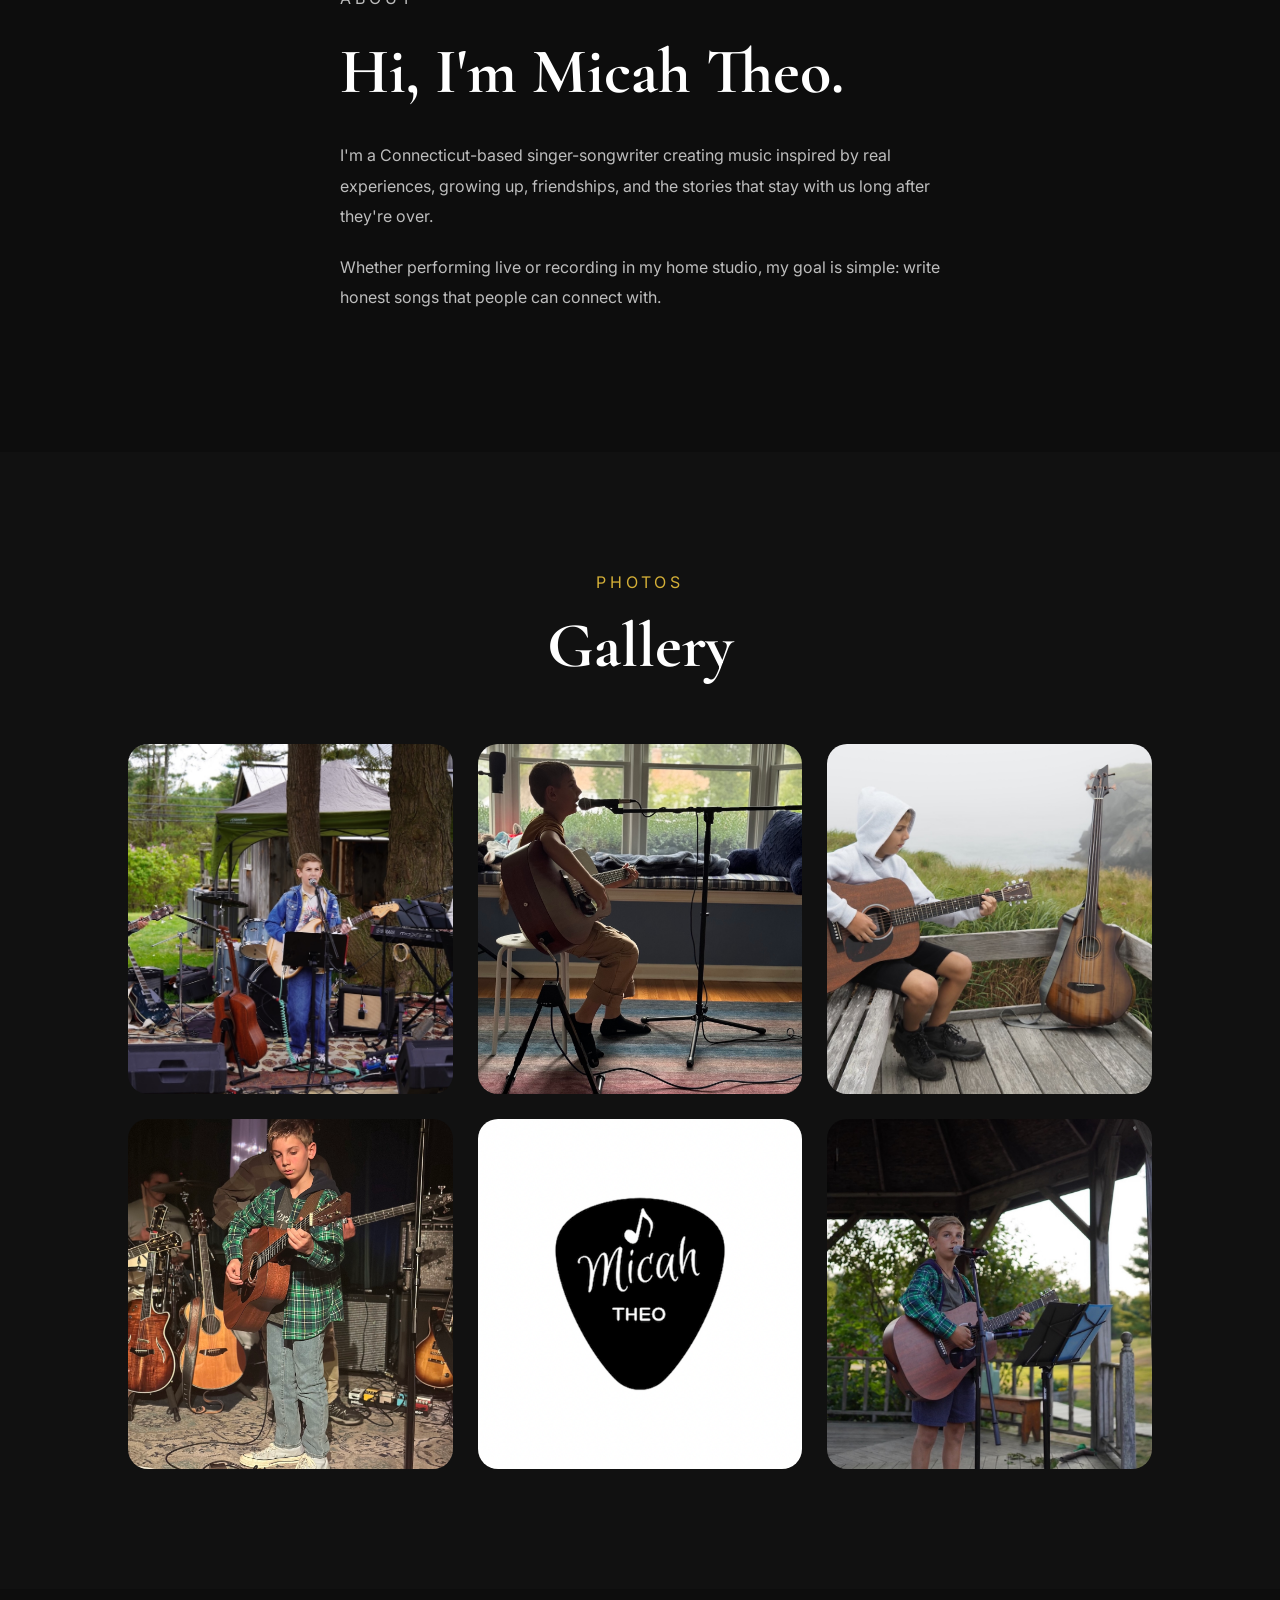
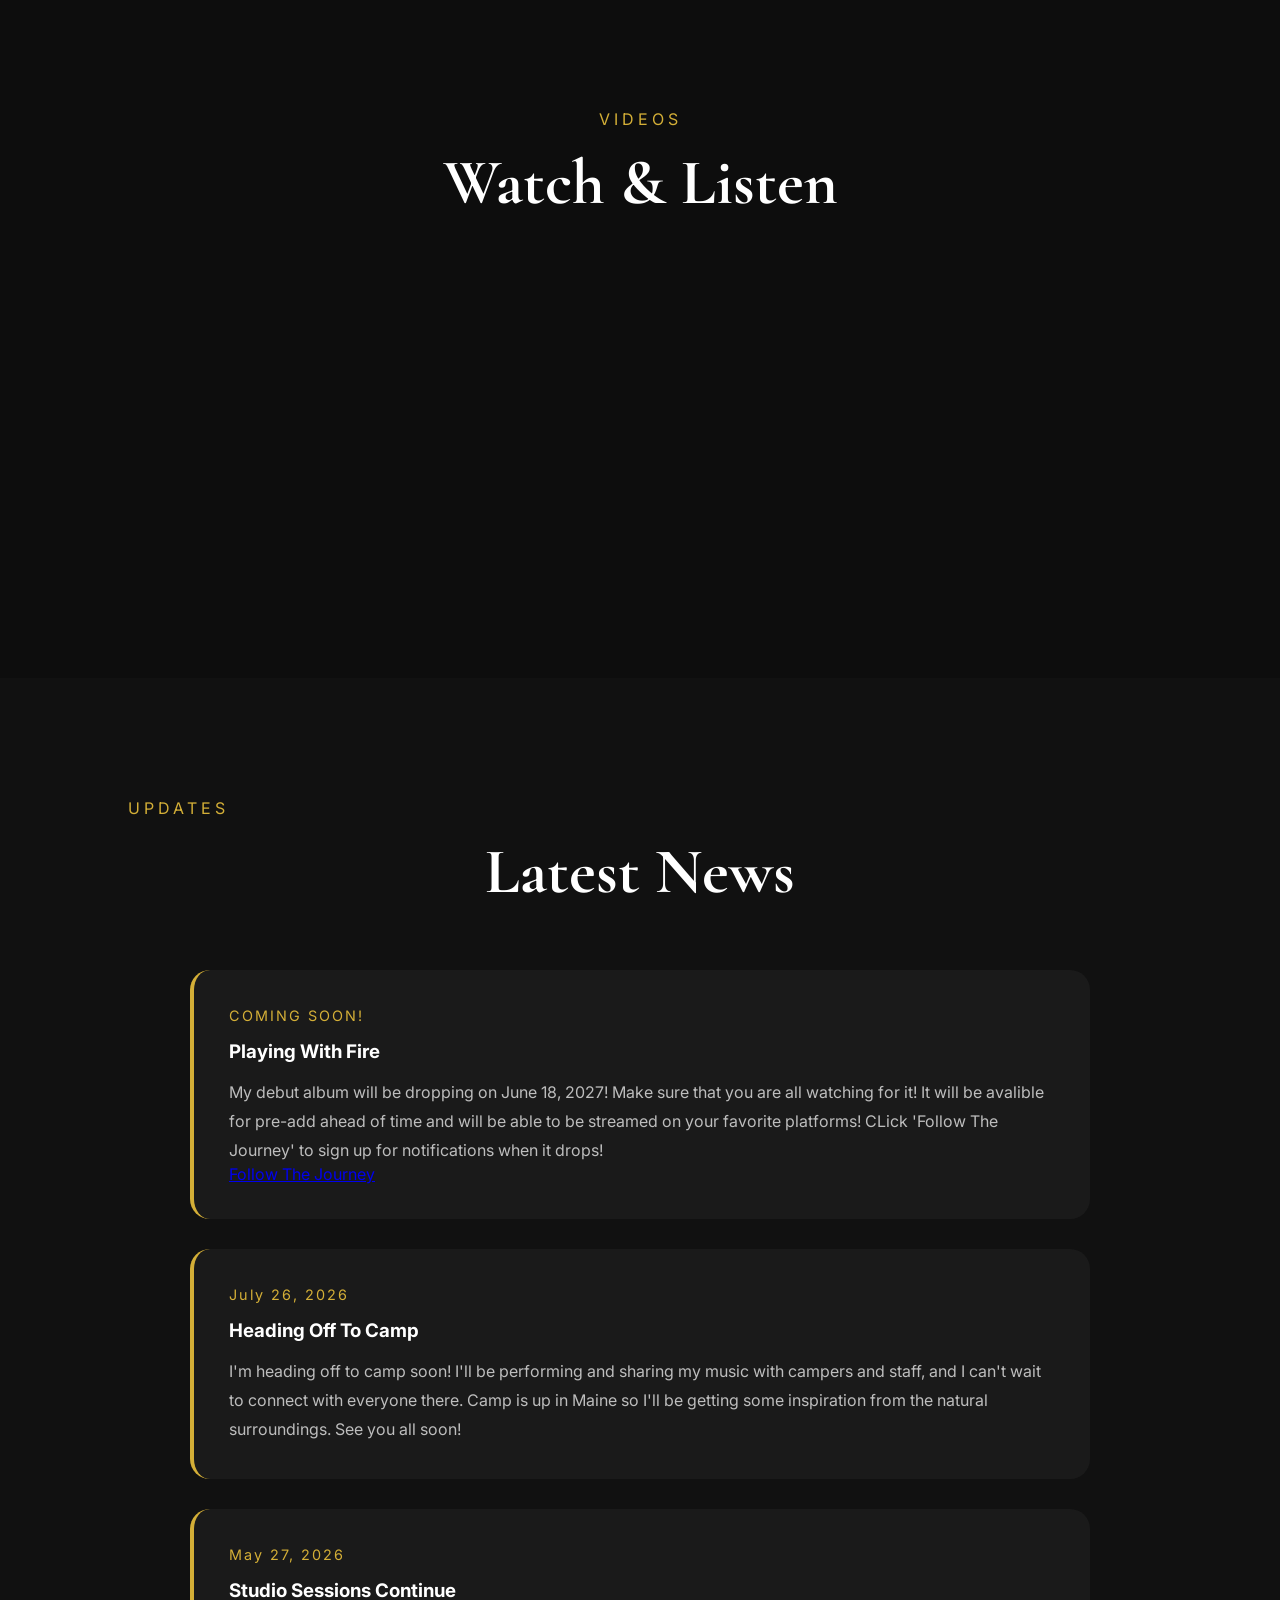
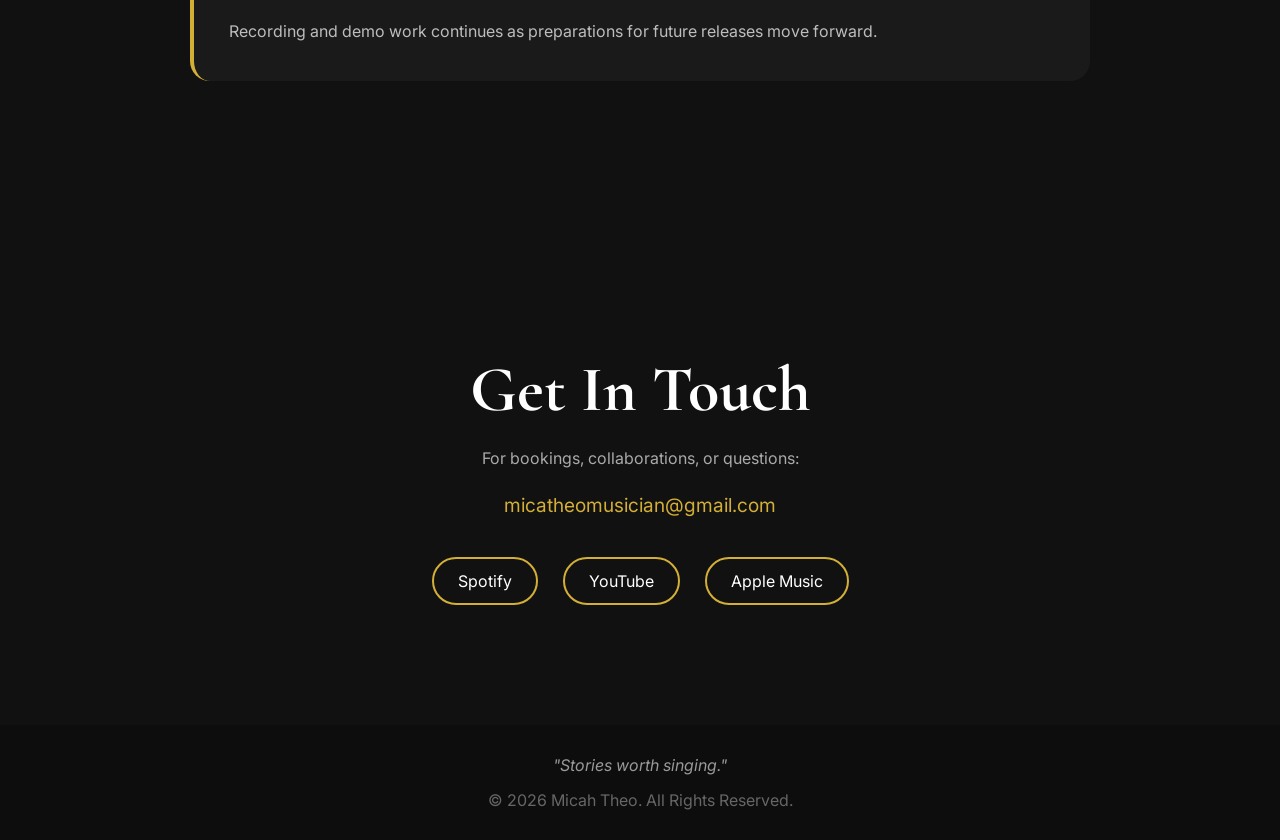
==== commit df663607: "Fix spelling and update link text in index.html Corrected spelling errors and improved link text." ====
--- a/index.html
+++ b/index.html
@@ -242,9 +242,10 @@
             for pre-add ahead of time and will be able to be streamed on your favorite platforms!
             CLick 'Follow The Journey' to sign up for notifications when it drops!
 
-             <div class="links">
-
-        <a href="news.html">Follow The Journeyy</a>
+             
+        <div class="links">
+
+        <a href="news.html">Follow The Journey</a>
        
     </div>
         </p>
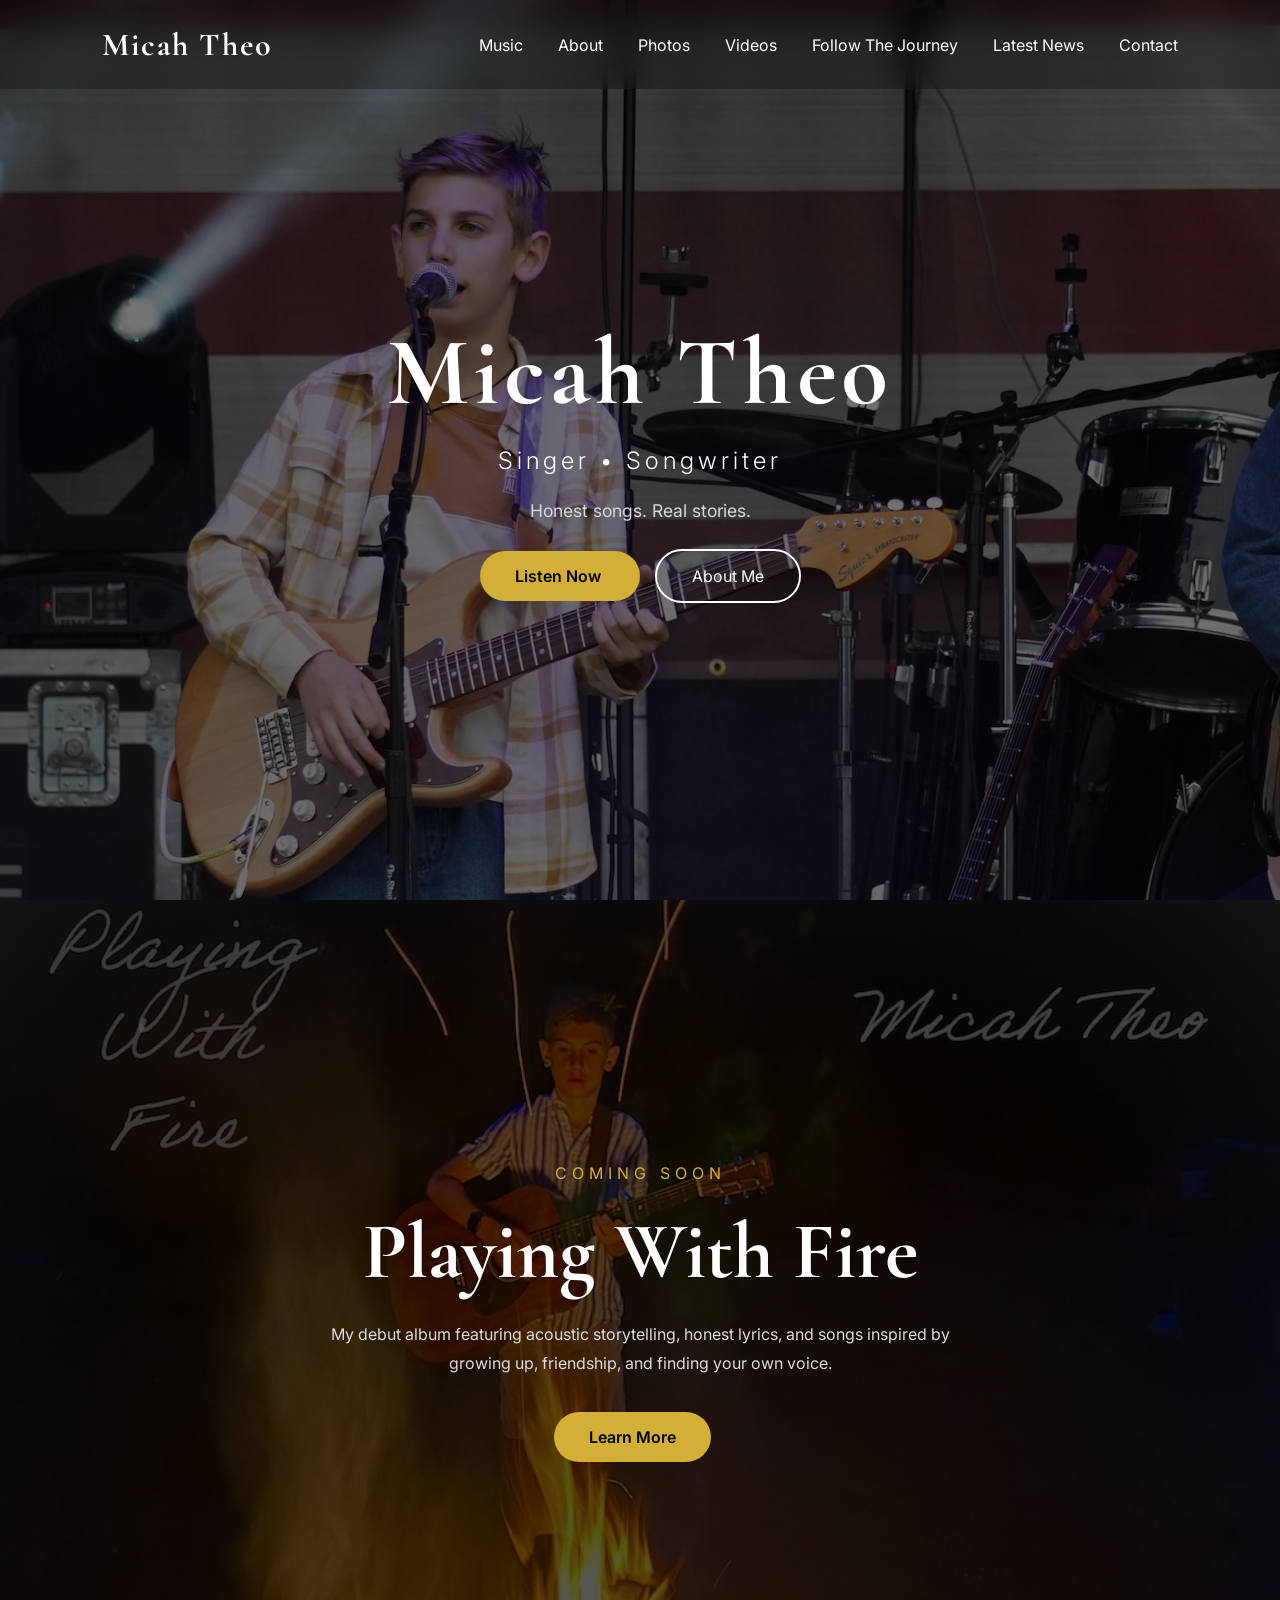
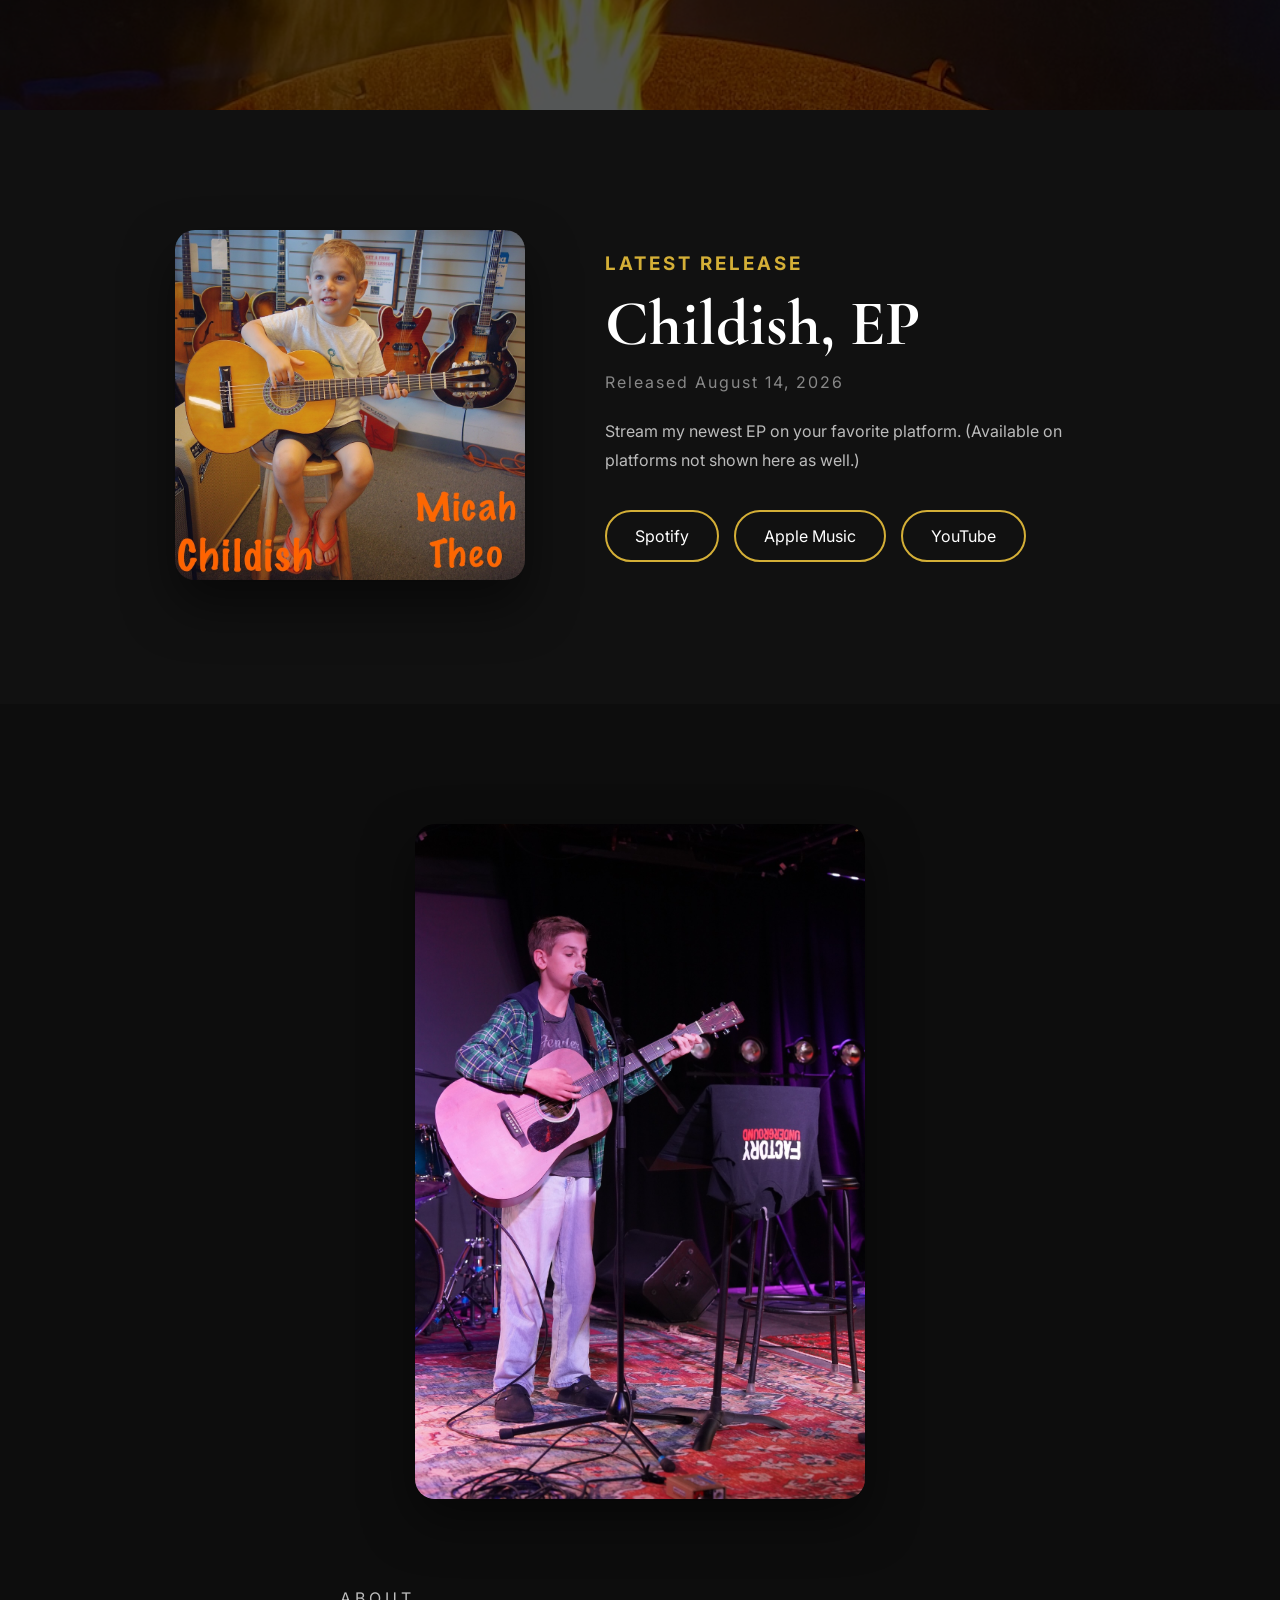
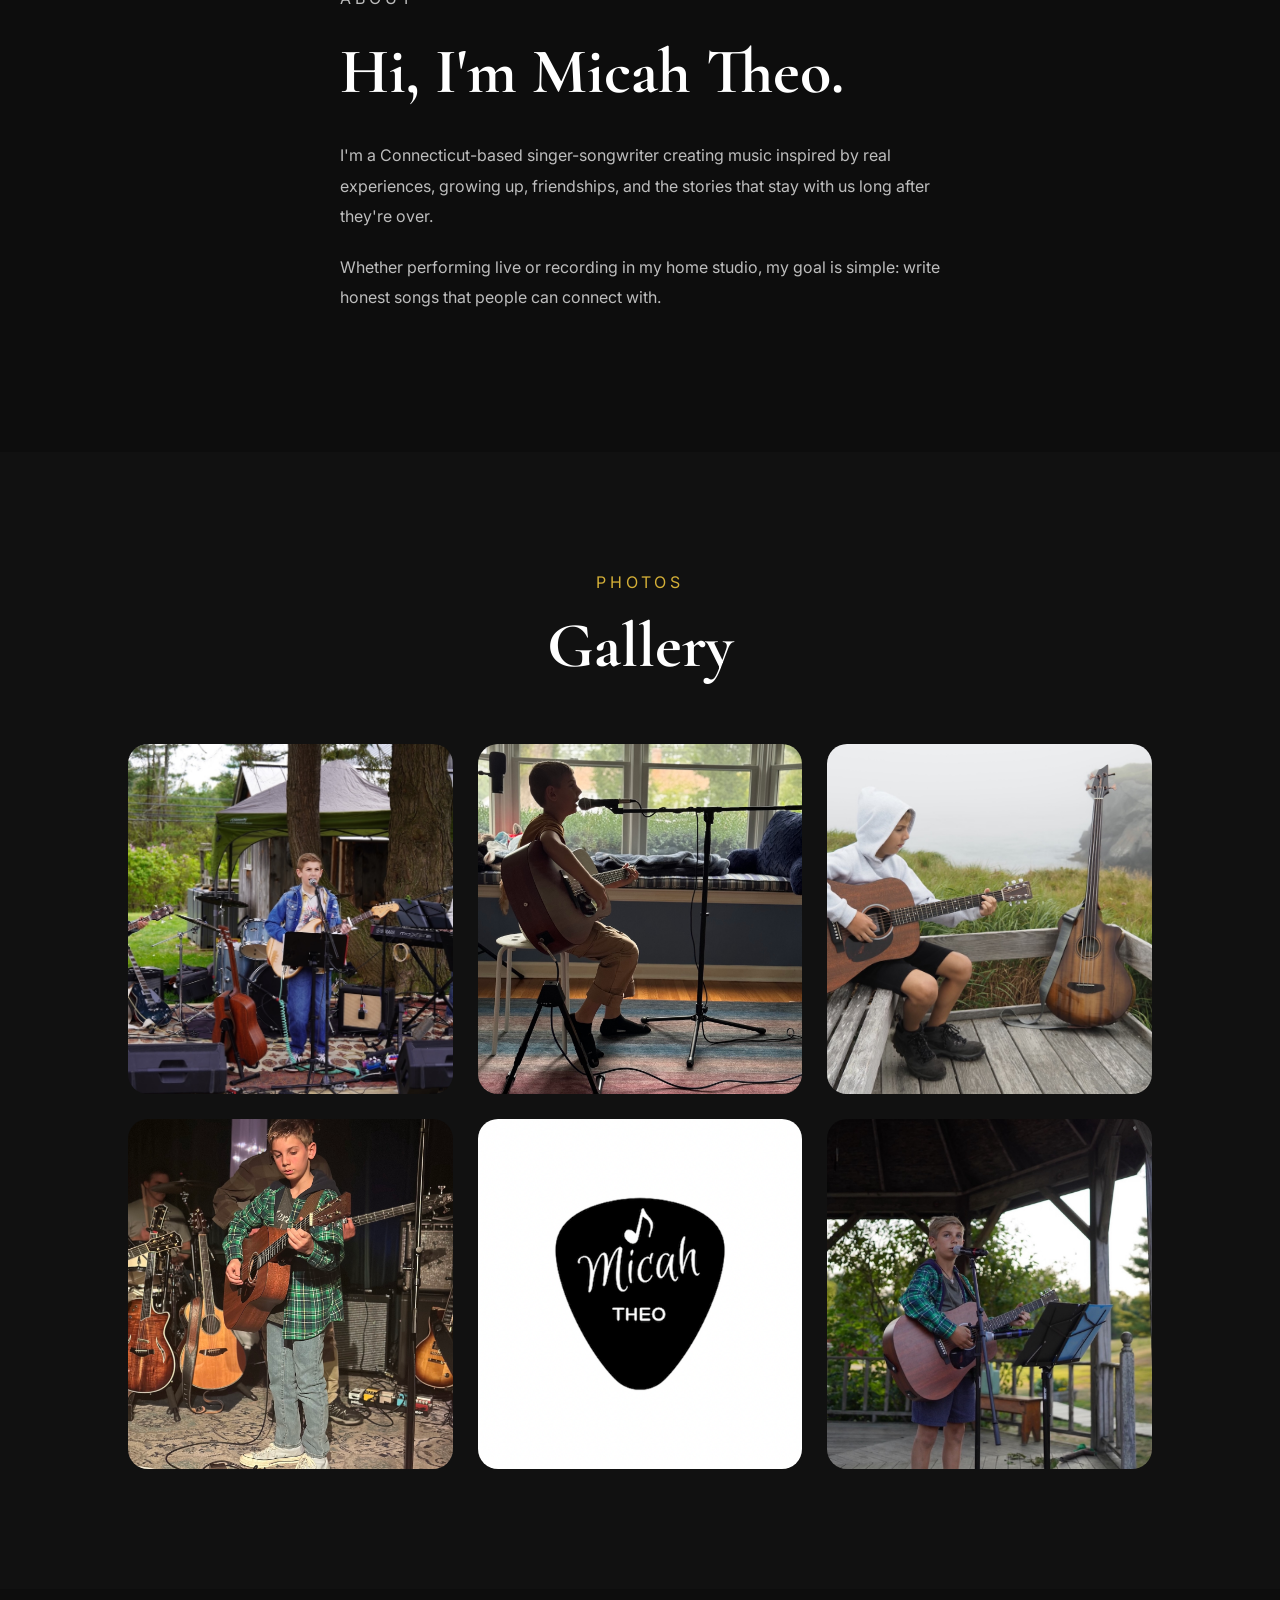
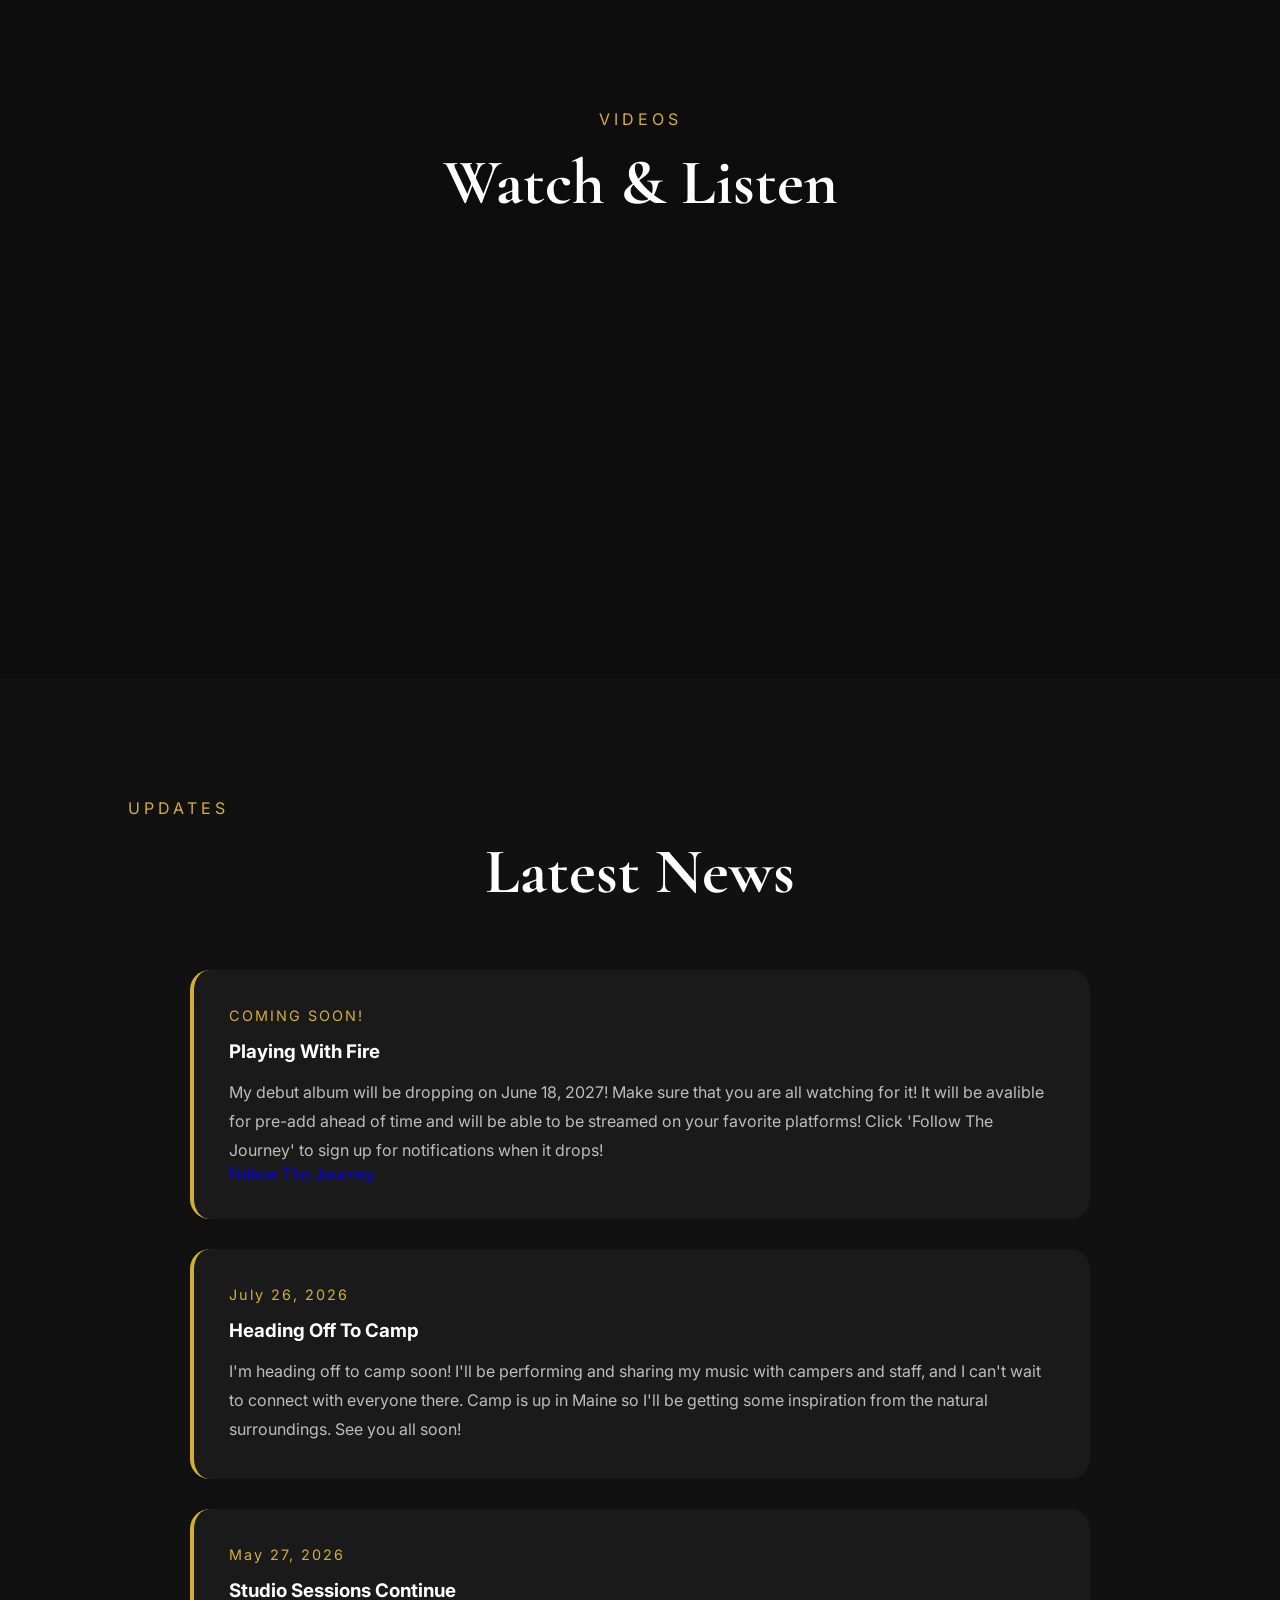
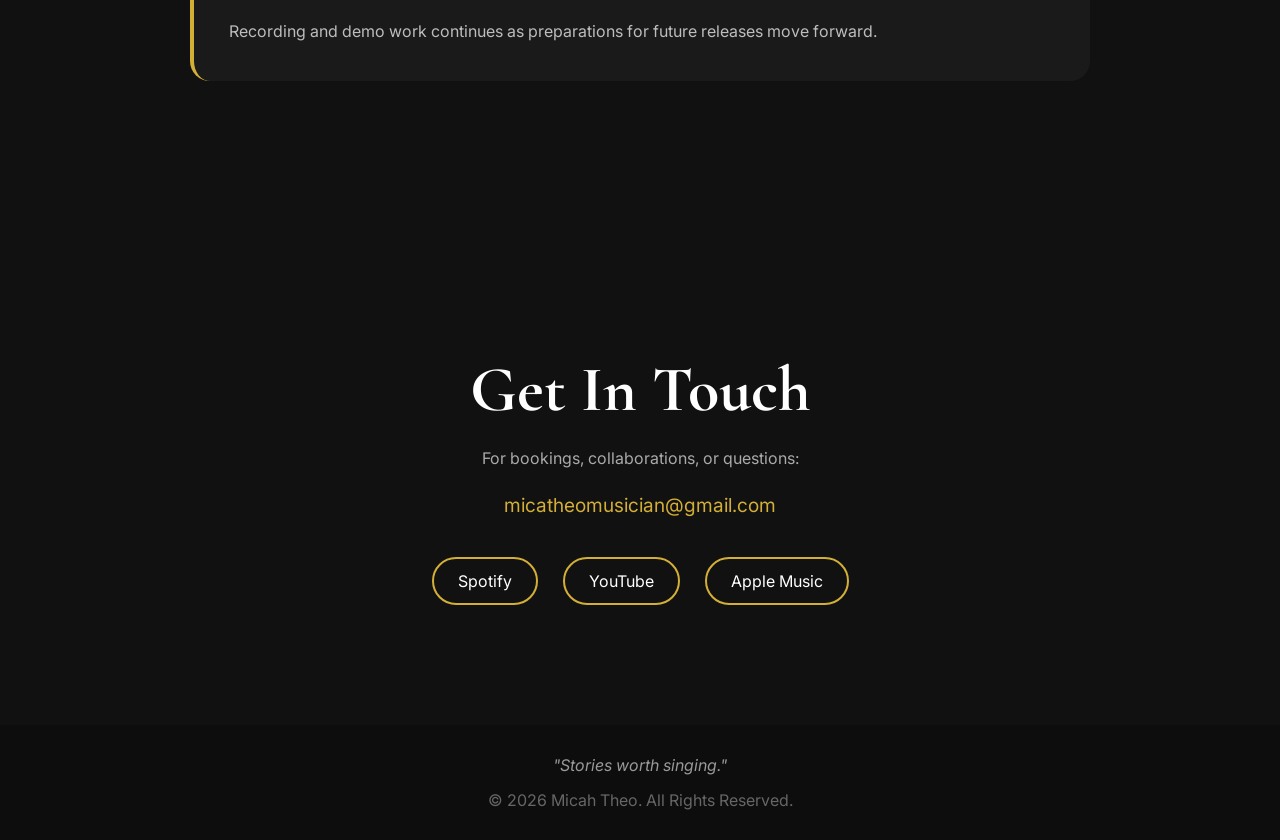
==== commit 05947bad: "Fix typo in notification message" ====
--- a/index.html
+++ b/index.html
@@ -240,10 +240,9 @@
         <p>
          My debut album will be dropping on June 18, 2027! Make sure that you are all watching for it! It will be avalible
             for pre-add ahead of time and will be able to be streamed on your favorite platforms!
-            CLick 'Follow The Journey' to sign up for notifications when it drops!
-
-             
-        <div class="links">
+            Click 'Follow The Journey' to sign up for notifications when it drops!
+
+             <div class="links">
 
         <a href="news.html">Follow The Journey</a>
        
